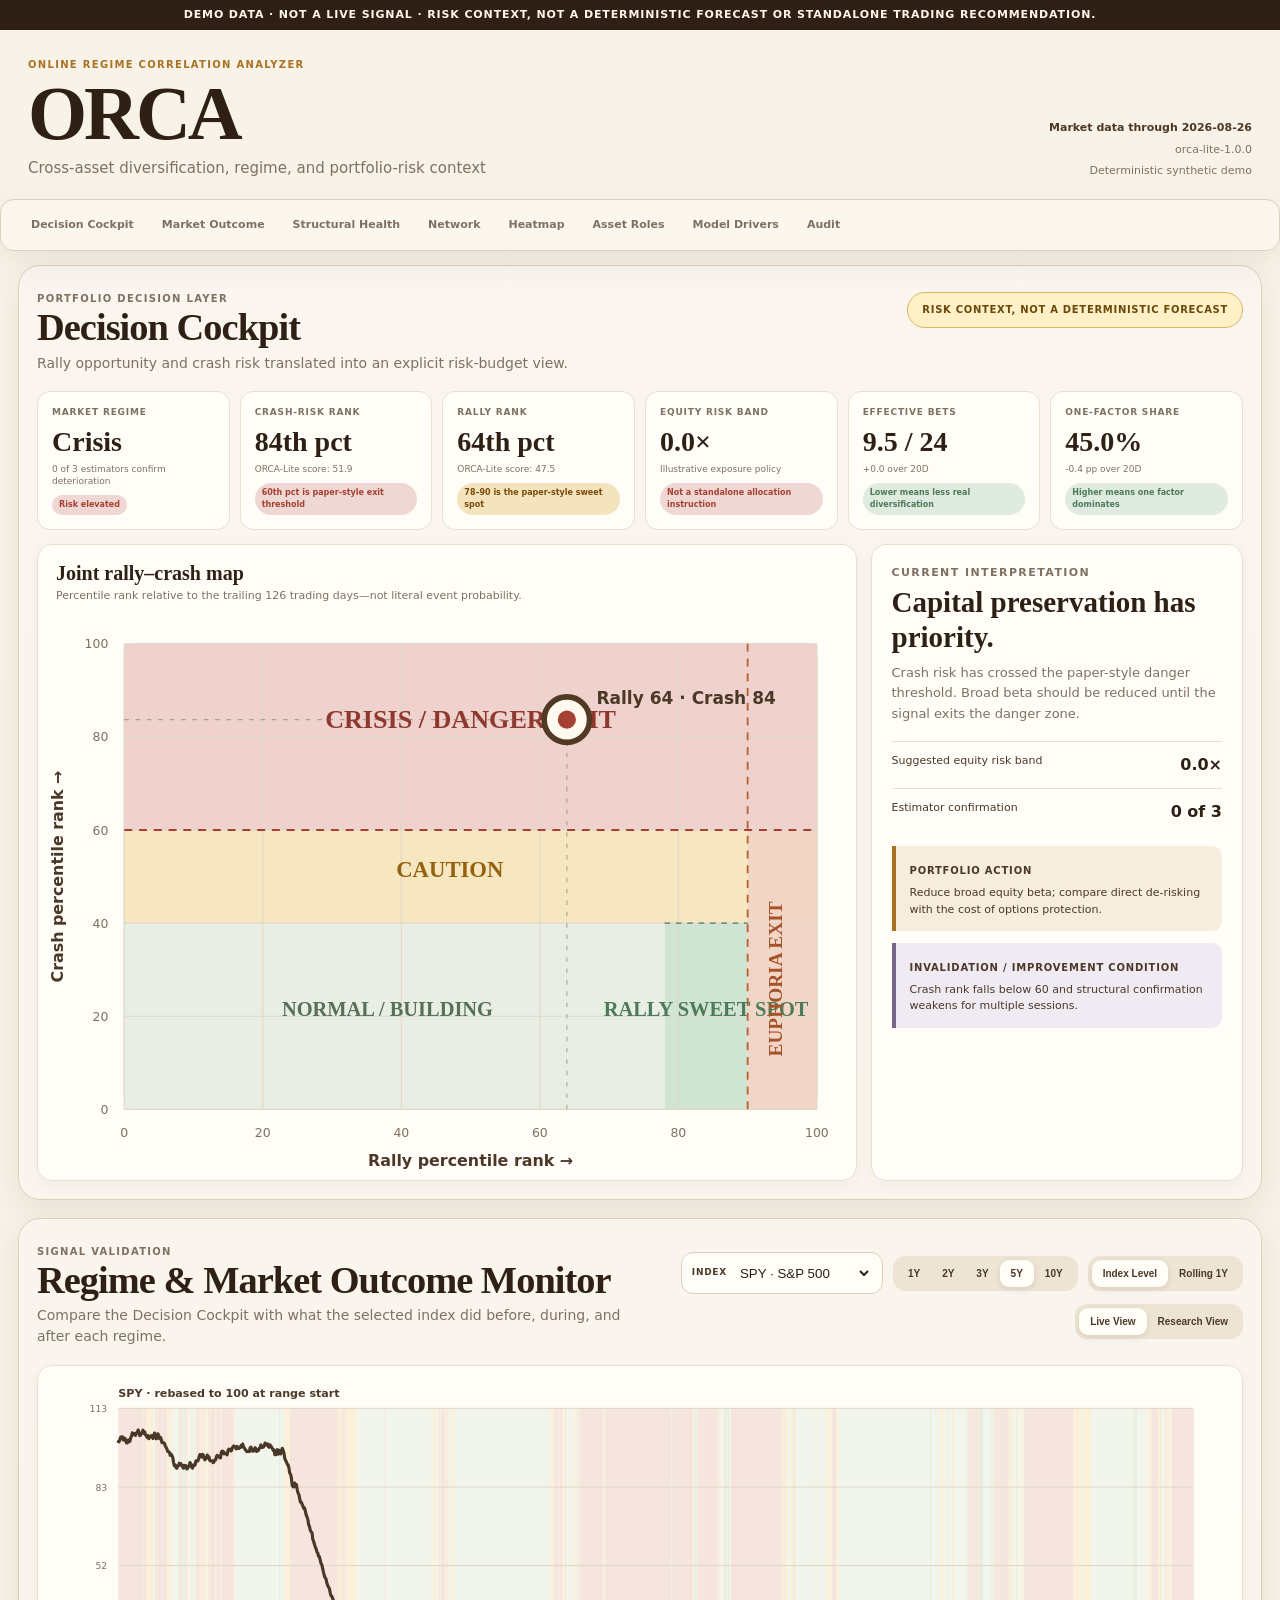
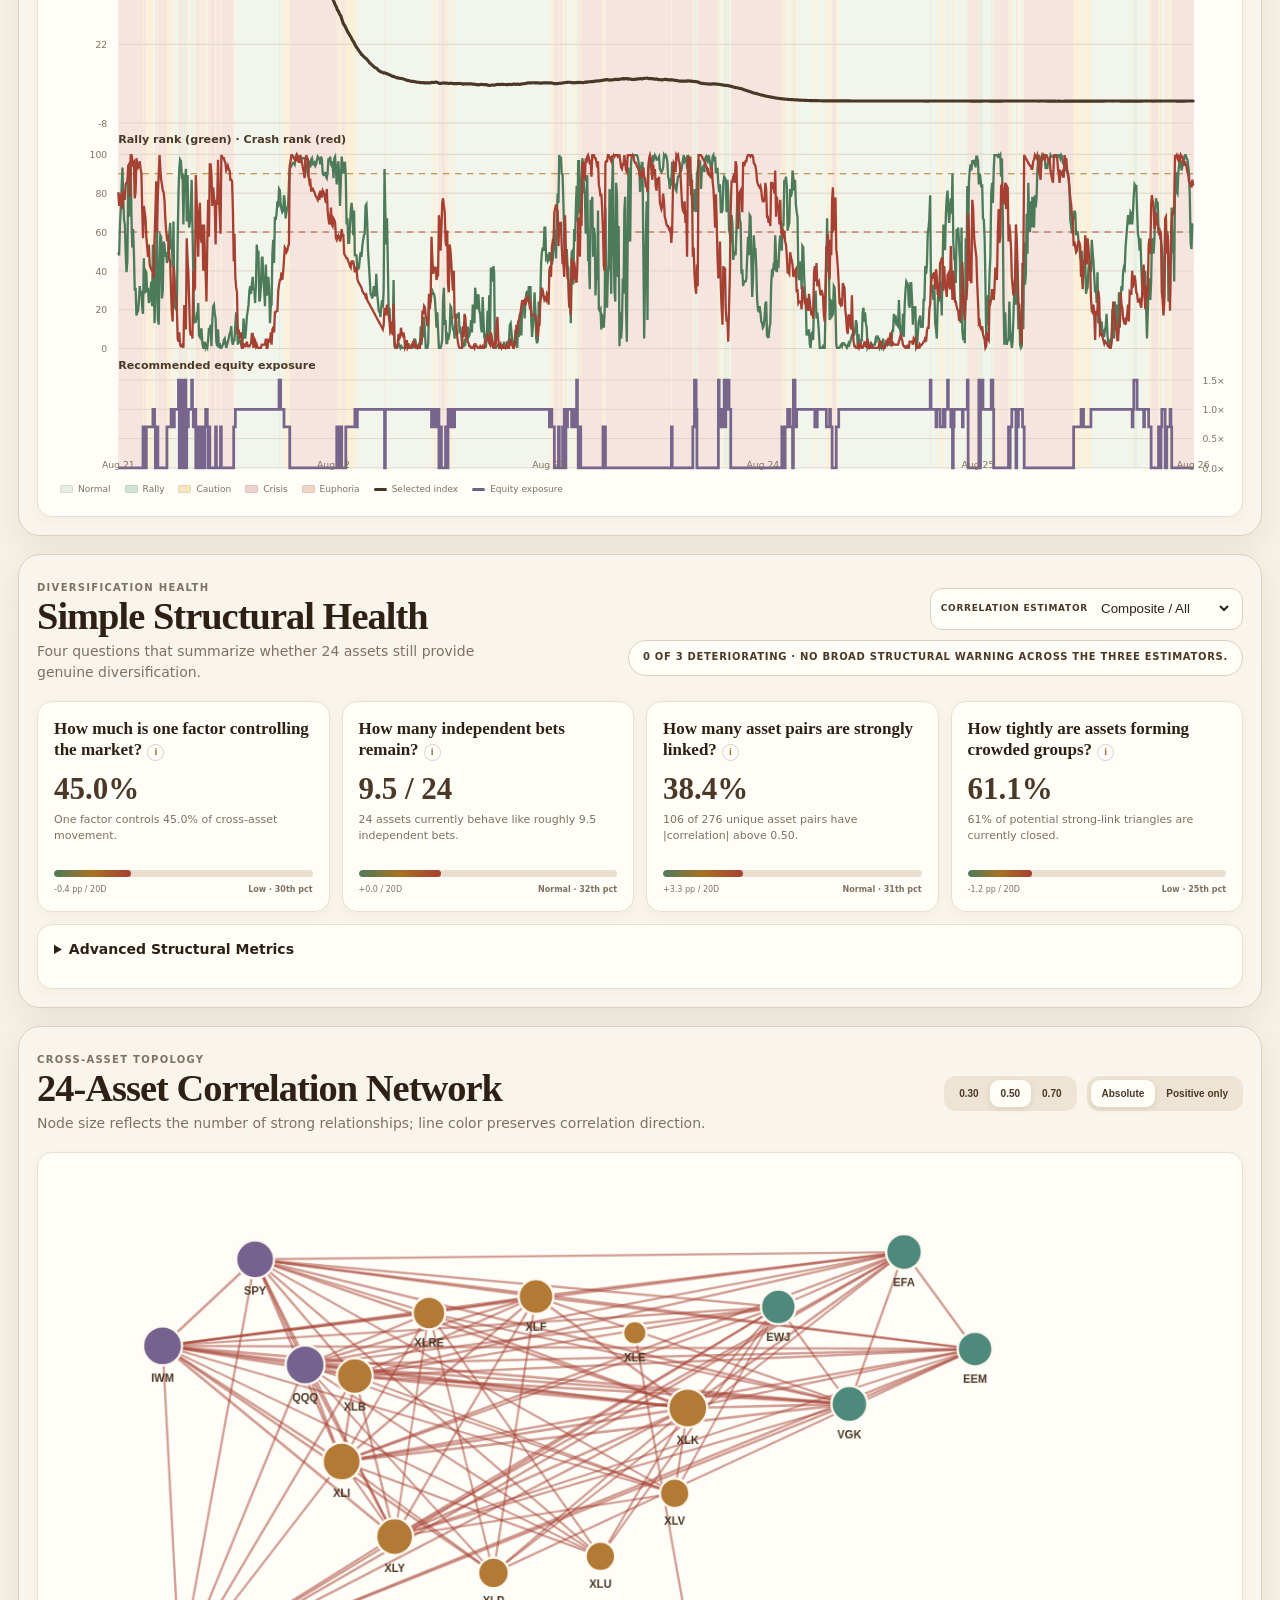
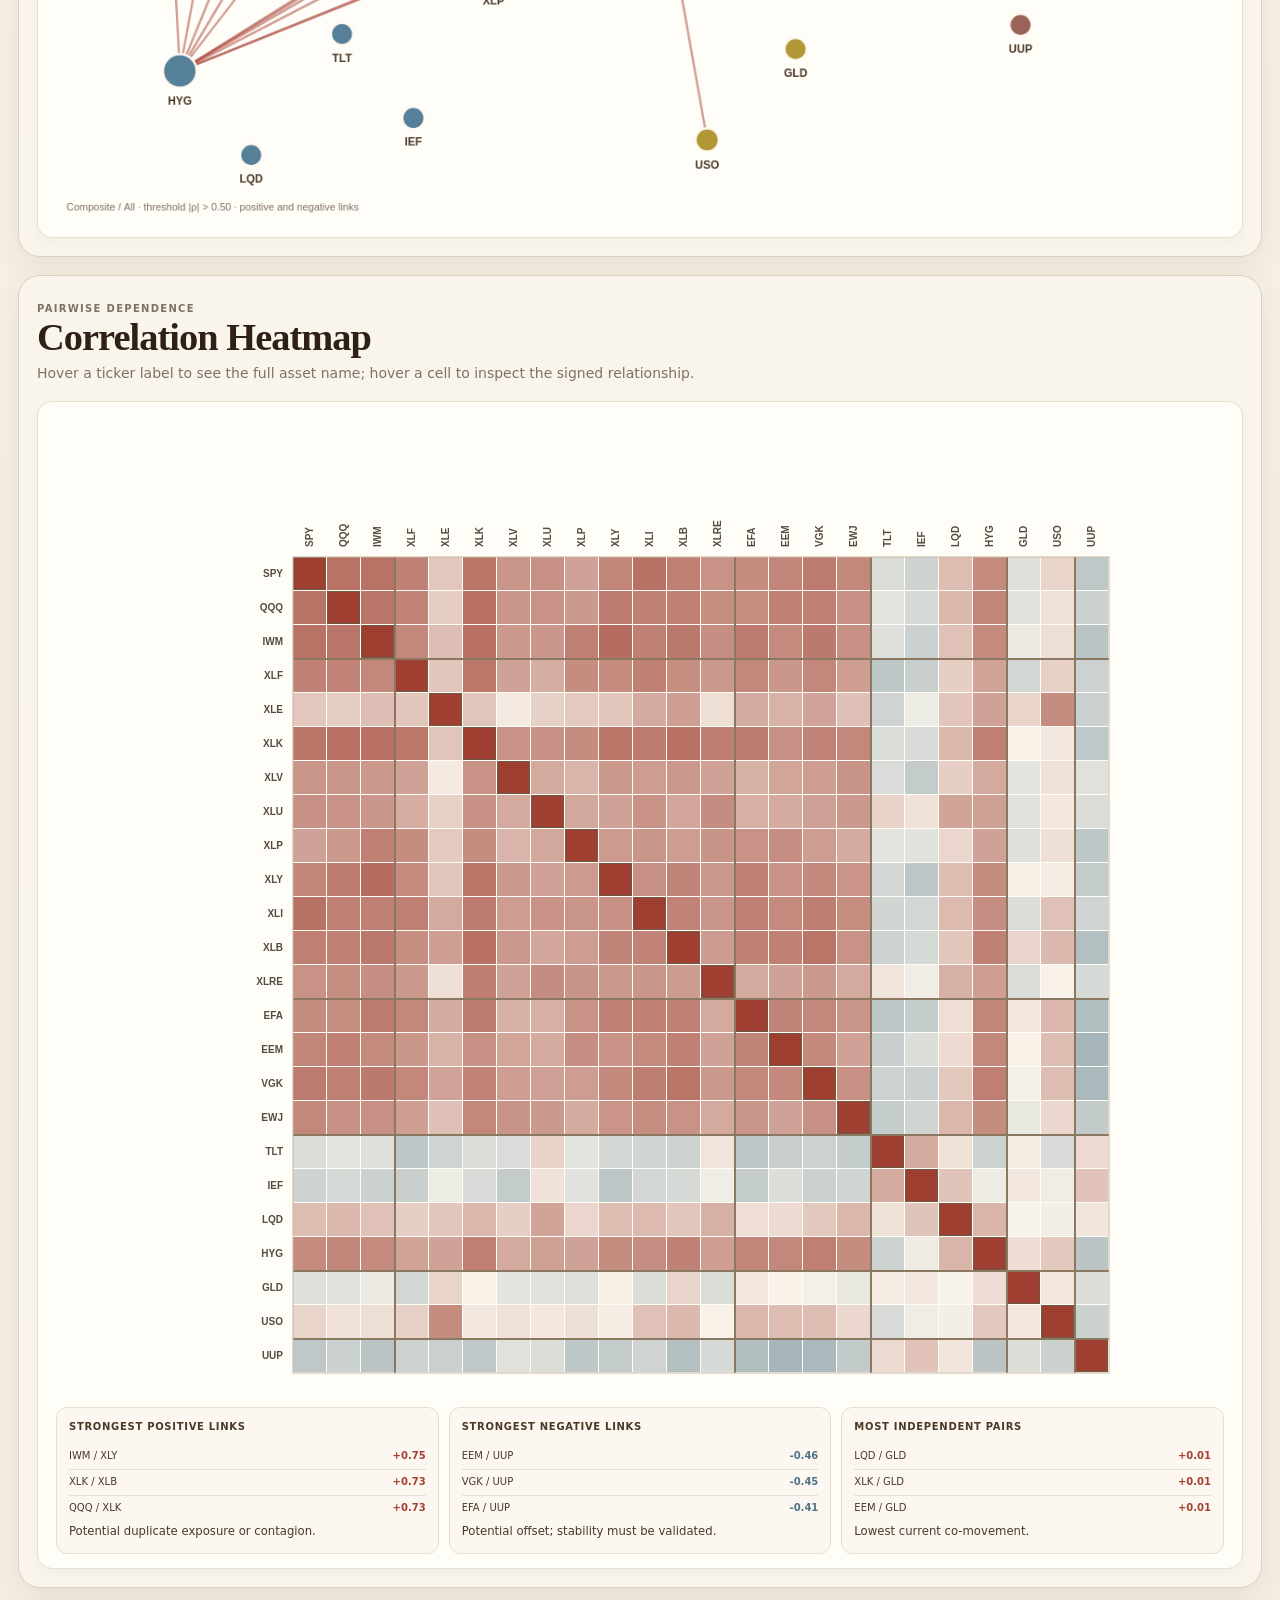
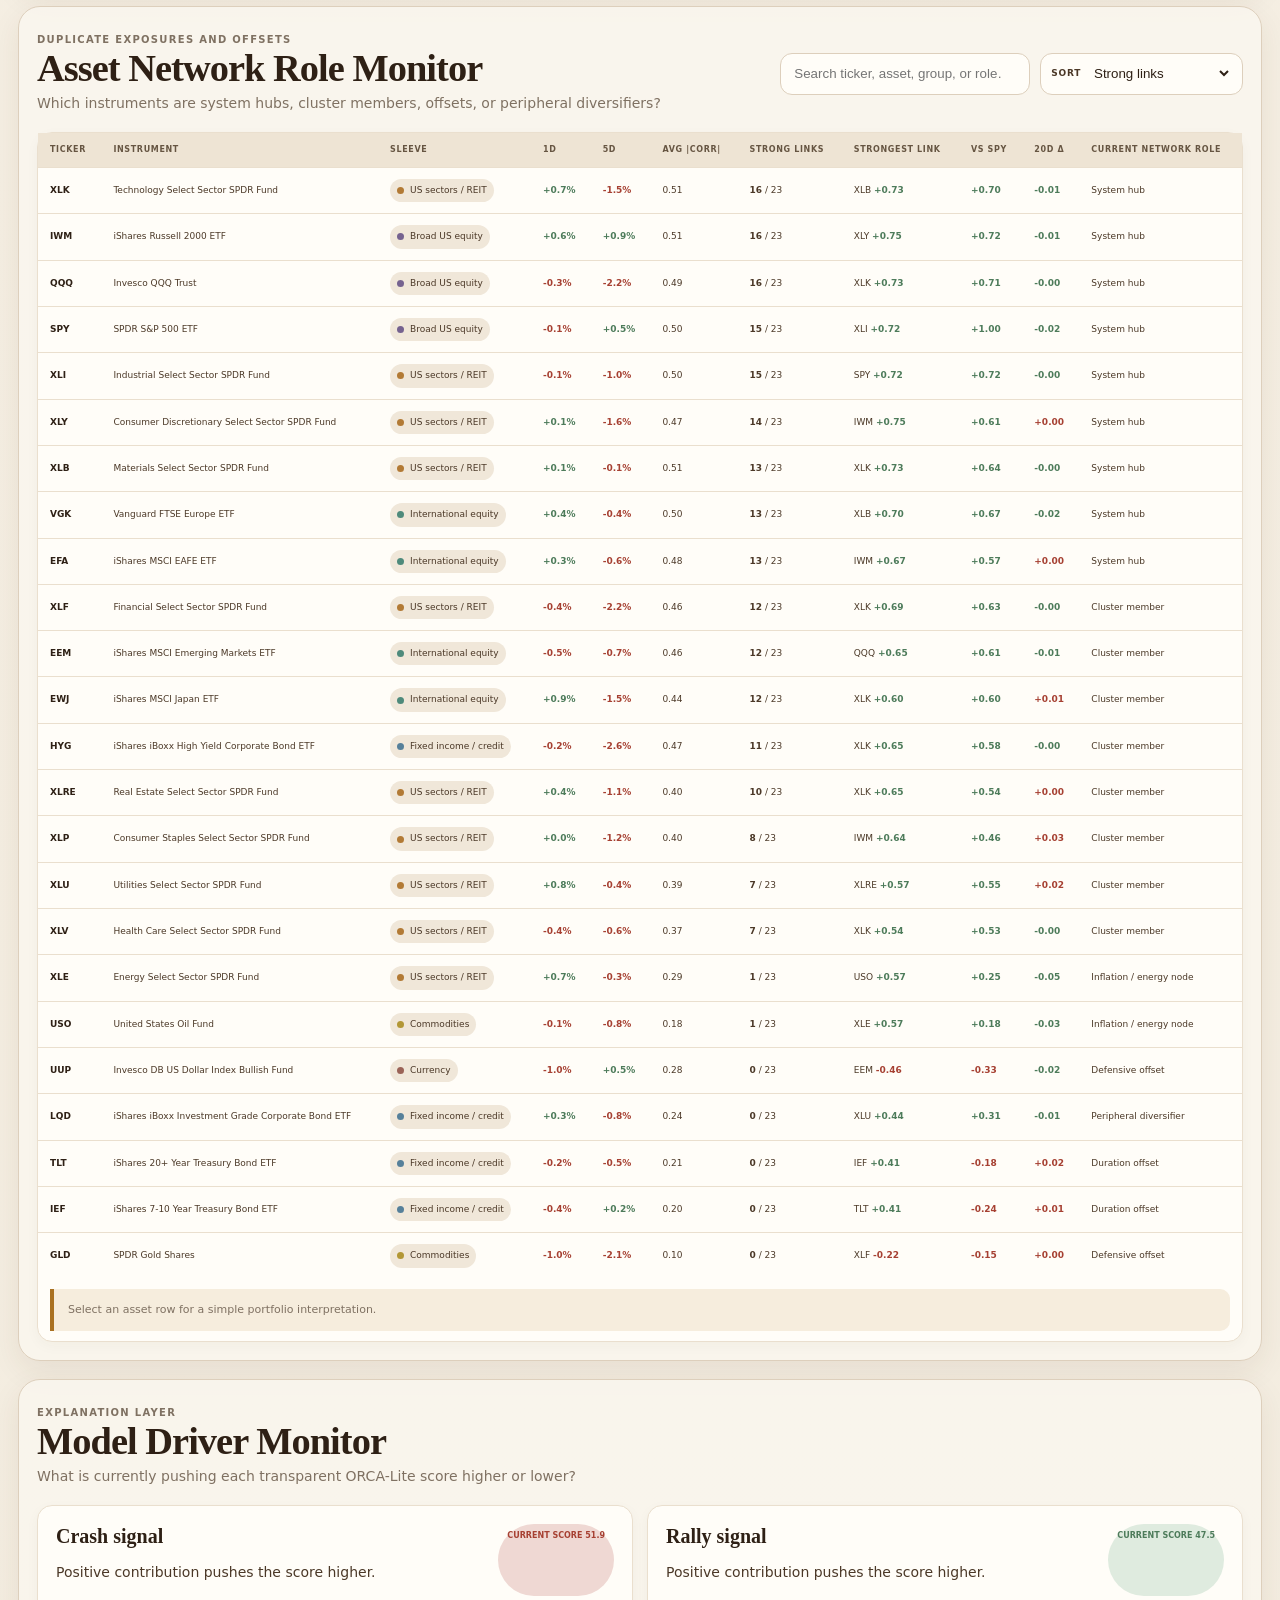
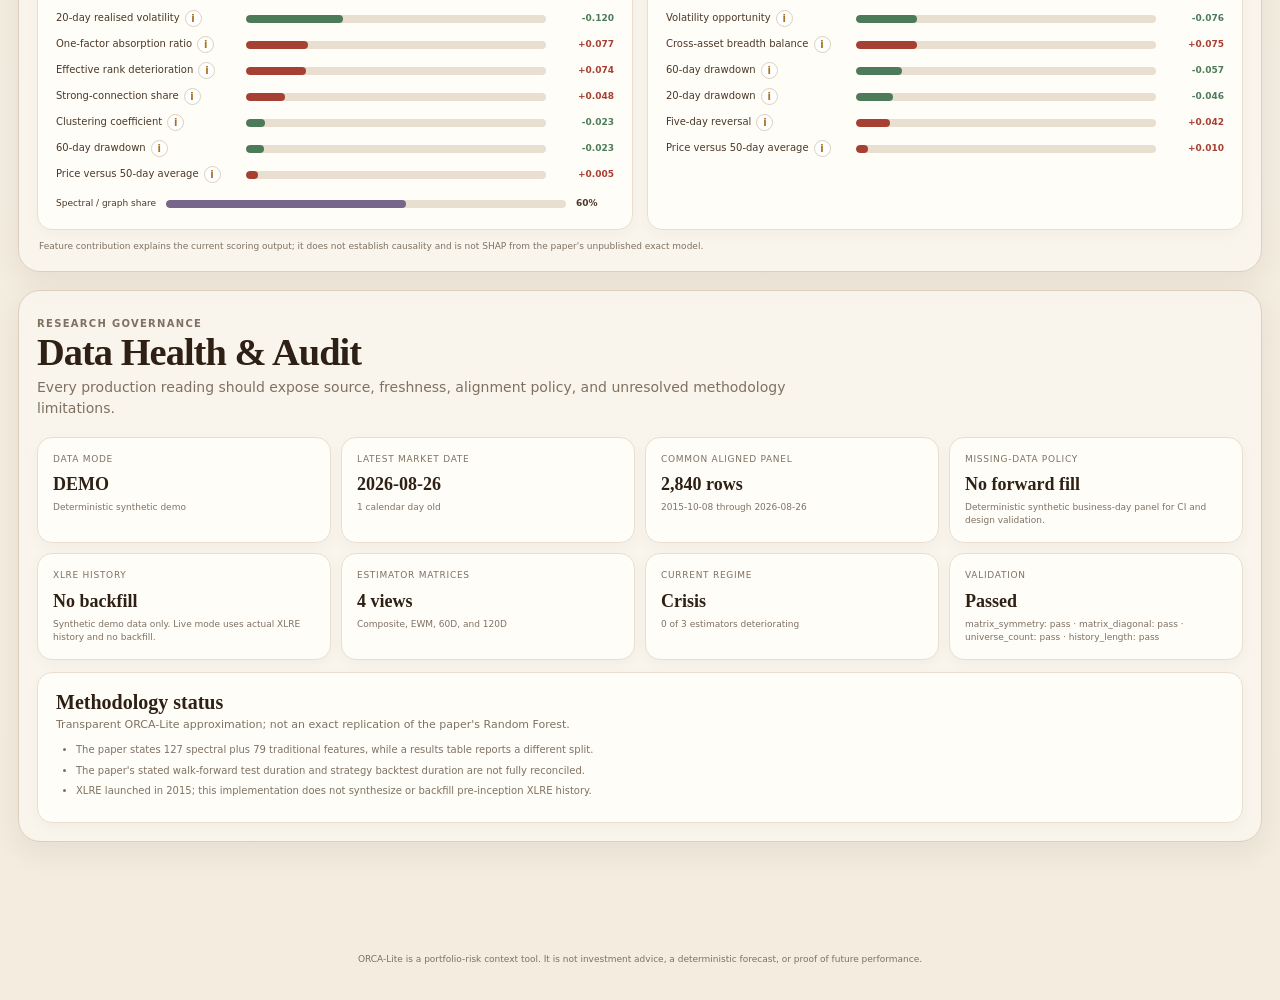
==== orca/index.html @ c0893ee3 "feat(orca): add audited automated dashboard" ====
<!doctype html>
<html lang="en">
<head>
  <meta charset="utf-8">
  <meta name="viewport" content="width=device-width, initial-scale=1">
  <meta name="color-scheme" content="light">
  <title>ORCA — Regime Correlation Dashboard</title>
  <meta name="description" content="ORCA-Lite cross-asset regime, diversification, and correlation dashboard.">
  <link rel="stylesheet" href="styles.css">
</head>
<body>
  <div class="prototype-banner" id="dataBanner">Loading ORCA data…</div>
  <header class="site-header">
    <div>
      <p class="eyebrow">Online Regime Correlation Analyzer</p>
      <h1>ORCA</h1>
      <p class="subtitle">Cross-asset diversification, regime, and portfolio-risk context</p>
    </div>
    <div class="header-meta">
      <span id="asOfDate">As of —</span>
      <span id="modelVersion">Model —</span>
      <span id="dataSource">Source —</span>
    </div>
  </header>

  <nav class="page-nav" aria-label="Dashboard sections">
    <a href="#decision">Decision Cockpit</a>
    <a href="#outcome">Market Outcome</a>
    <a href="#structure">Structural Health</a>
    <a href="#network">Network</a>
    <a href="#heatmap">Heatmap</a>
    <a href="#assets">Asset Roles</a>
    <a href="#drivers">Model Drivers</a>
    <a href="#audit">Audit</a>
  </nav>

  <main>
    <section class="section" id="decision">
      <div class="section-heading">
        <div>
          <p class="eyebrow">Portfolio decision layer</p>
          <h2>Decision Cockpit</h2>
          <p>Rally opportunity and crash risk translated into an explicit risk-budget view.</p>
        </div>
        <span class="warning-chip">Risk context, not a deterministic forecast</span>
      </div>

      <div class="kpi-grid" id="kpiGrid"></div>

      <div class="decision-grid">
        <article class="panel decision-map-panel">
          <div class="panel-title-row">
            <div>
              <h3>Joint rally–crash map</h3>
              <p>Percentile rank relative to the trailing 126 trading days—not literal event probability.</p>
            </div>
          </div>
          <svg id="decisionMap" viewBox="0 0 720 500" role="img" aria-label="Rally and crash percentile regime map"></svg>
        </article>

        <article class="panel action-panel">
          <p class="eyebrow">Current interpretation</p>
          <h3 id="actionHeadline">Loading…</h3>
          <p class="action-copy" id="actionInterpretation"></p>
          <div class="action-stat">
            <span>Suggested equity risk band</span>
            <strong id="actionExposure">—</strong>
          </div>
          <div class="action-stat">
            <span>Estimator confirmation</span>
            <strong id="actionConfirmation">—</strong>
          </div>
          <div class="callout">
            <strong>Portfolio action</strong>
            <p id="actionRecommendation"></p>
          </div>
          <div class="callout muted-callout">
            <strong>Invalidation / improvement condition</strong>
            <p id="actionInvalidation"></p>
          </div>
        </article>
      </div>
    </section>

    <section class="section" id="outcome">
      <div class="section-heading controls-heading">
        <div>
          <p class="eyebrow">Signal validation</p>
          <h2>Regime &amp; Market Outcome Monitor</h2>
          <p>Compare the Decision Cockpit with what the selected index did before, during, and after each regime.</p>
        </div>
        <div class="controls-row">
          <label class="select-control">Index
            <select id="outcomeIndex">
              <option value="SPY">SPY · S&amp;P 500</option>
              <option value="QQQ">QQQ · Nasdaq 100</option>
              <option value="IWM">IWM · Russell 2000</option>
            </select>
          </label>
          <div class="segmented" id="periodButtons" aria-label="History range">
            <button data-years="1">1Y</button><button data-years="2">2Y</button><button data-years="3">3Y</button><button data-years="5" class="active">5Y</button><button data-years="10">10Y</button>
          </div>
          <div class="segmented" id="displayButtons" aria-label="Index display">
            <button data-display="level" class="active">Index Level</button><button data-display="yoy">Rolling 1Y</button>
          </div>
          <div class="segmented" id="modeButtons" aria-label="Research mode">
            <button data-mode="live" class="active">Live View</button><button data-mode="research">Research View</button>
          </div>
        </div>
      </div>
      <article class="panel chart-panel">
        <svg id="outcomeChart" viewBox="0 0 1280 760" role="img" aria-label="Index, rally rank, crash rank, and exposure history"></svg>
        <div class="chart-tooltip" id="outcomeTooltip"></div>
        <div class="legend" id="outcomeLegend"></div>
      </article>
      <article class="panel research-table-panel" id="researchPanel" hidden>
        <div class="panel-title-row"><div><h3>Performance by regime</h3><p>Ex-post research statistics; not information available in real time.</p></div></div>
        <div class="table-scroll"><table><thead><tr><th>Regime</th><th>Episodes</th><th>Median next 10D</th><th>Positive hit rate</th><th>Median max drawdown</th><th>Worst next 10D</th></tr></thead><tbody id="regimePerformanceBody"></tbody></table></div>
      </article>
    </section>

    <section class="section" id="structure">
      <div class="section-heading controls-heading">
        <div>
          <p class="eyebrow">Diversification health</p>
          <h2>Simple Structural Health</h2>
          <p>Four questions that summarize whether 24 assets still provide genuine diversification.</p>
        </div>
        <div class="controls-row">
          <label class="select-control">Correlation estimator
            <select id="estimatorSelect">
              <option value="composite">Composite / All</option>
              <option value="ewm">EWM · 30D half-life</option>
              <option value="60d">Rolling · 60D</option>
              <option value="120d">Rolling · 120D</option>
            </select>
          </label>
          <span class="confirmation-chip" id="confirmationChip">—</span>
        </div>
      </div>
      <div class="structural-grid" id="structuralGrid"></div>
      <details class="advanced-panel panel">
        <summary>Advanced Structural Metrics</summary>
        <div class="advanced-grid" id="advancedMetrics"></div>
      </details>
    </section>

    <section class="section" id="network">
      <div class="section-heading controls-heading">
        <div>
          <p class="eyebrow">Cross-asset topology</p>
          <h2>24-Asset Correlation Network</h2>
          <p>Node size reflects the number of strong relationships; line color preserves correlation direction.</p>
        </div>
        <div class="controls-row">
          <div class="segmented" id="thresholdButtons"><button data-threshold="0.3">0.30</button><button data-threshold="0.5" class="active">0.50</button><button data-threshold="0.7">0.70</button></div>
          <div class="segmented" id="edgeButtons"><button data-edge="absolute" class="active">Absolute</button><button data-edge="positive">Positive only</button></div>
        </div>
      </div>
      <article class="panel network-panel">
        <canvas id="networkCanvas" width="1280" height="720" aria-label="24-asset correlation network"></canvas>
        <div class="chart-tooltip" id="networkTooltip"></div>
      </article>
    </section>

    <section class="section" id="heatmap">
      <div class="section-heading">
        <div>
          <p class="eyebrow">Pairwise dependence</p>
          <h2>Correlation Heatmap</h2>
          <p>Hover a ticker label to see the full asset name; hover a cell to inspect the signed relationship.</p>
        </div>
      </div>
      <article class="panel heatmap-panel">
        <div class="heatmap-scroll" id="heatmapScroll">
          <canvas id="heatmapCanvas" width="1060" height="1060" aria-label="24 by 24 correlation heatmap"></canvas>
          <div class="chart-tooltip" id="heatmapTooltip"></div>
        </div>
        <div class="pair-grid" id="pairGrid"></div>
      </article>
    </section>

    <section class="section" id="assets">
      <div class="section-heading controls-heading">
        <div>
          <p class="eyebrow">Duplicate exposures and offsets</p>
          <h2>Asset Network Role Monitor</h2>
          <p>Which instruments are system hubs, cluster members, offsets, or peripheral diversifiers?</p>
        </div>
        <div class="controls-row">
          <input id="assetSearch" class="search-input" type="search" placeholder="Search ticker, asset, group, or role…">
          <label class="select-control">Sort
            <select id="assetSort"><option value="links">Strong links</option><option value="avg">Average relationship</option><option value="ticker">Ticker</option><option value="return5">5D return</option></select>
          </label>
        </div>
      </div>
      <article class="panel table-panel">
        <div class="table-scroll"><table><thead><tr><th>Ticker</th><th>Instrument</th><th>Sleeve</th><th>1D</th><th>5D</th><th>Avg |corr|</th><th>Strong links</th><th>Strongest link</th><th>vs SPY</th><th>20D Δ</th><th>Current network role</th></tr></thead><tbody id="assetBody"></tbody></table></div>
        <div class="asset-detail" id="assetDetail">Select an asset row for a simple portfolio interpretation.</div>
      </article>
    </section>

    <section class="section" id="drivers">
      <div class="section-heading">
        <div>
          <p class="eyebrow">Explanation layer</p>
          <h2>Model Driver Monitor</h2>
          <p>What is currently pushing each transparent ORCA-Lite score higher or lower?</p>
        </div>
      </div>
      <div class="driver-grid">
        <article class="panel driver-panel" id="crashDrivers"></article>
        <article class="panel driver-panel" id="rallyDrivers"></article>
      </div>
      <p class="footnote">Feature contribution explains the current scoring output; it does not establish causality and is not SHAP from the paper's unpublished exact model.</p>
    </section>

    <section class="section" id="audit">
      <div class="section-heading">
        <div>
          <p class="eyebrow">Research governance</p>
          <h2>Data Health &amp; Audit</h2>
          <p>Every production reading should expose source, freshness, alignment policy, and unresolved methodology limitations.</p>
        </div>
      </div>
      <div class="audit-grid" id="auditGrid"></div>
      <article class="panel methodology-panel">
        <h3>Methodology status</h3>
        <p id="methodStatus"></p>
        <ul id="ambiguityList"></ul>
      </article>
    </section>
  </main>

  <footer>
    <p>ORCA-Lite is a portfolio-risk context tool. It is not investment advice, a deterministic forecast, or proof of future performance.</p>
  </footer>

  <div class="help-popover" id="helpPopover" role="tooltip"></div>
  <script src="app.js" defer></script>
</body>
</html>
---- orca/styles.css ----
:root{
  --bg:#f3ecdf;--paper:#fbf7ef;--panel:#fffdf8;--ink:#4b3827;--ink-strong:#2e2015;--muted:#7f7162;
  --line:#ddcfbc;--line-soft:#eadfce;--amber:#a97122;--amber-soft:#f3e4bd;--green:#4d7b5a;--green-soft:#dfebdf;
  --red:#a64032;--red-soft:#efd8d3;--orange:#b66130;--orange-soft:#f1ddcc;--blue:#4f7288;--purple:#77658c;
  --broad:#75628f;--sector:#b27a35;--intl:#4e8a7b;--fixed:#56809a;--commodity:#b29736;--currency:#9a6357;
  --shadow:0 10px 30px rgba(72,51,31,.08);--radius:18px;
}
*{box-sizing:border-box}html{scroll-behavior:smooth}body{margin:0;background:linear-gradient(180deg,#f8f2e8,var(--bg));color:var(--ink);font-family:Inter,ui-sans-serif,system-ui,-apple-system,BlinkMacSystemFont,"Segoe UI",sans-serif;font-size:14px;line-height:1.48}.prototype-banner{position:sticky;top:0;z-index:100;padding:7px 18px;text-align:center;background:var(--ink-strong);color:#fff6e8;font-size:11px;font-weight:800;letter-spacing:.08em;text-transform:uppercase}.prototype-banner.live{background:#315e4c}.prototype-banner.error{background:var(--red)}.site-header{max-width:1520px;margin:0 auto;padding:28px 28px 20px;display:flex;justify-content:space-between;gap:24px;align-items:flex-end}.site-header h1{font:700 clamp(42px,6vw,76px)/.92 Georgia,"Times New Roman",serif;margin:0;color:var(--ink-strong);letter-spacing:-.04em}.subtitle{margin:8px 0 0;color:var(--muted);font-size:15px}.eyebrow{margin:0 0 6px;color:var(--amber);font-size:10px;font-weight:900;letter-spacing:.13em;text-transform:uppercase}.header-meta{display:grid;gap:5px;text-align:right;color:var(--muted);font-size:11px}.header-meta span:first-child{font-weight:850;color:var(--ink)}.page-nav{position:sticky;top:29px;z-index:80;display:flex;gap:4px;overflow-x:auto;max-width:1520px;margin:0 auto 14px;padding:8px 18px;background:rgba(251,247,239,.94);border:1px solid var(--line);border-radius:14px;backdrop-filter:blur(12px);box-shadow:var(--shadow)}.page-nav a{padding:9px 12px;border-radius:9px;text-decoration:none;color:var(--muted);font-size:11px;font-weight:750;white-space:nowrap}.page-nav a:hover{background:var(--ink);color:#fff}main{max-width:1520px;margin:0 auto;padding:0 18px 60px}.section{margin:0 0 18px;padding:26px 18px 18px;border:1px solid var(--line);border-radius:22px;background:rgba(251,247,239,.82);box-shadow:var(--shadow);scroll-margin-top:92px}.section-heading{display:flex;align-items:flex-start;justify-content:space-between;gap:20px;margin:0 0 18px}.section-heading h2{margin:0 0 4px;font:700 clamp(28px,3vw,40px)/1.08 Georgia,"Times New Roman",serif;color:var(--ink-strong);letter-spacing:-.025em}.section-heading p{margin:0;max-width:780px;color:var(--muted)}.controls-heading{align-items:center}.warning-chip,.confirmation-chip{display:inline-flex;align-items:center;min-height:36px;padding:0 14px;border:1px solid #d7b75e;border-radius:999px;background:#fff0c7;color:#6b480a;font-size:10px;font-weight:900;letter-spacing:.07em;text-transform:uppercase;white-space:nowrap}.confirmation-chip{border-color:var(--line);background:var(--panel);color:var(--ink)}.panel{position:relative;border:1px solid var(--line-soft);border-radius:15px;background:var(--panel);box-shadow:0 4px 14px rgba(70,48,27,.035)}.panel-title-row{display:flex;justify-content:space-between;gap:14px;padding:16px 18px 8px}.panel h3{margin:0 0 3px;font:700 20px/1.2 Georgia,"Times New Roman",serif;color:var(--ink-strong)}.panel-title-row p,.panel>p{margin:0;color:var(--muted);font-size:11px}.kpi-grid{display:grid;grid-template-columns:repeat(6,minmax(0,1fr));gap:10px;margin-bottom:14px}.kpi{padding:14px;border:1px solid var(--line-soft);border-radius:13px;background:var(--panel)}.kpi-label{font-size:9px;font-weight:900;letter-spacing:.09em;text-transform:uppercase;color:var(--muted)}.kpi-value{margin-top:8px;font:700 28px/1 Georgia,"Times New Roman",serif;color:var(--ink-strong)}.kpi-meta{margin-top:7px;font-size:9px;color:var(--muted);line-height:1.35}.kpi-delta{display:inline-block;margin-top:8px;padding:4px 7px;border-radius:999px;background:var(--amber-soft);color:#7a4b0a;font-size:8px;font-weight:850}.kpi-delta.bad{background:var(--red-soft);color:var(--red)}.kpi-delta.good{background:var(--green-soft);color:var(--green)}.decision-grid{display:grid;grid-template-columns:minmax(0,1.65fr) minmax(300px,.75fr);gap:14px}.decision-map-panel svg{display:block;width:100%;height:auto;min-height:440px}.action-panel{padding:20px;display:flex;flex-direction:column}.action-panel h3{font-size:29px;margin:4px 0 8px}.action-copy{font-size:13px!important;line-height:1.6;margin-bottom:16px!important}.action-stat{display:flex;justify-content:space-between;gap:12px;padding:11px 0;border-top:1px solid var(--line-soft);font-size:11px}.action-stat strong{font-size:16px;color:var(--ink-strong)}.callout{margin-top:12px;padding:13px 14px;border-left:4px solid var(--amber);border-radius:0 10px 10px 0;background:#f6eddd}.callout strong{font-size:10px;text-transform:uppercase;letter-spacing:.08em}.callout p{margin:5px 0 0!important;font-size:11px!important;line-height:1.5}.muted-callout{border-left-color:var(--purple);background:#f0ebf2}.controls-row{display:flex;align-items:center;justify-content:flex-end;gap:10px;flex-wrap:wrap}.select-control{display:flex;align-items:center;gap:9px;min-height:42px;padding:0 10px;border:1px solid var(--line);border-radius:12px;background:var(--panel);font-size:9px;font-weight:900;letter-spacing:.08em;text-transform:uppercase}.select-control select{border:0;background:transparent;color:var(--ink-strong);font:750 12px/1.2 inherit;outline:none;max-width:200px}.segmented{display:inline-flex;padding:4px;border-radius:12px;background:#eee4d4}.segmented button{border:0;border-radius:9px;background:transparent;padding:8px 11px;color:var(--ink);font-size:10px;font-weight:850;cursor:pointer}.segmented button.active{background:var(--panel);box-shadow:0 2px 6px rgba(70,48,27,.12)}.chart-panel{padding:10px 10px 12px}.chart-panel svg{display:block;width:100%;height:auto}.chart-tooltip,.help-popover{position:absolute;display:none;z-index:30;max-width:290px;padding:10px 12px;border:1px solid var(--line);border-radius:10px;background:rgba(48,33,21,.96);color:#fff9ed;font-size:10px;line-height:1.45;box-shadow:var(--shadow);pointer-events:none}.legend{display:flex;gap:14px;align-items:center;flex-wrap:wrap;padding:4px 12px 8px;color:var(--muted);font-size:9px}.legend-item{display:inline-flex;align-items:center;gap:5px}.legend-swatch{width:13px;height:8px;border-radius:2px;border:1px solid rgba(0,0,0,.08)}.research-table-panel{margin-top:12px;padding-bottom:10px}.structural-grid{display:grid;grid-template-columns:repeat(4,minmax(0,1fr));gap:12px}.structural-card{padding:16px;cursor:help}.structural-card .question{font:700 17px/1.25 Georgia,"Times New Roman",serif;color:var(--ink-strong)}.structural-card .big-number{margin:12px 0 8px;font:700 31px/1 Georgia,"Times New Roman",serif}.structural-card .plain-language{min-height:44px;color:var(--muted);font-size:11px}.stress-track{height:7px;margin-top:14px;border-radius:999px;background:#eadfce;overflow:hidden}.stress-track span{display:block;height:100%;background:linear-gradient(90deg,var(--green),var(--amber),var(--red));border-radius:inherit}.stress-footer{display:flex;justify-content:space-between;gap:8px;margin-top:7px;color:var(--muted);font-size:8px}.advanced-panel{margin-top:12px;padding:0 16px 14px}.advanced-panel summary{cursor:pointer;padding:14px 0;font-weight:850;color:var(--ink-strong)}.advanced-grid{display:grid;grid-template-columns:repeat(4,minmax(0,1fr));gap:10px}.advanced-metric{padding:12px;border:1px solid var(--line-soft);border-radius:11px;background:#fcf8f1;cursor:help}.advanced-metric strong{display:block;font-size:11px}.advanced-metric .metric-number{margin-top:6px;font:700 20px Georgia,"Times New Roman",serif}.advanced-metric small{display:block;margin-top:4px;color:var(--muted)}.network-panel{padding:8px;min-height:620px}.network-panel canvas{display:block;width:100%;height:auto;max-height:720px}.heatmap-panel{padding:10px}.heatmap-scroll{position:relative;overflow:auto;min-height:760px}.heatmap-scroll canvas{display:block;margin:auto;max-width:none}.pair-grid{display:grid;grid-template-columns:repeat(3,1fr);gap:10px;padding:10px 8px 4px}.pair-box{padding:12px;border:1px solid var(--line-soft);border-radius:11px;background:#fcf8f1}.pair-box h4{margin:0 0 9px;font-size:10px;text-transform:uppercase;letter-spacing:.07em}.pair-row{display:flex;justify-content:space-between;gap:10px;padding:5px 0;border-top:1px solid var(--line-soft);font-size:10px}.pair-row:first-of-type{border-top:0}.search-input{min-height:42px;min-width:250px;padding:0 13px;border:1px solid var(--line);border-radius:12px;background:var(--panel);color:var(--ink);outline:none}.search-input:focus{border-color:var(--amber)}.table-panel{padding-bottom:10px}.table-scroll{overflow:auto}.table-scroll table{width:100%;border-collapse:collapse;min-width:1180px}th{padding:11px 12px;text-align:left;background:#eee4d4;color:#665542;font-size:8px;font-weight:900;letter-spacing:.08em;text-transform:uppercase;white-space:nowrap}td{padding:11px 12px;border-top:1px solid var(--line-soft);font-size:9px;vertical-align:middle}tbody tr{cursor:pointer}tbody tr:hover{background:#f7efe3}.ticker{font-weight:900;color:var(--ink-strong)}.pos{color:var(--green);font-weight:800}.neg{color:var(--red);font-weight:800}.group-chip{display:inline-flex;align-items:center;gap:6px;padding:5px 7px;border-radius:999px;background:#f0e7d9;white-space:nowrap}.group-dot{width:7px;height:7px;border-radius:50%}.asset-detail{margin:10px 12px 0;padding:13px 14px;border-left:4px solid var(--amber);border-radius:0 10px 10px 0;background:#f6eddd;color:var(--muted);font-size:11px}.driver-grid{display:grid;grid-template-columns:1fr 1fr;gap:14px}.driver-panel{padding:18px}.driver-header{display:flex;justify-content:space-between;gap:10px;margin-bottom:14px}.driver-output{padding:6px 9px;border-radius:999px;background:var(--red-soft);color:var(--red);font-size:8px;font-weight:900;text-transform:uppercase}.driver-output.rally{background:var(--green-soft);color:var(--green)}.driver-row{display:grid;grid-template-columns:minmax(180px,.8fr) 1.5fr 58px;align-items:center;gap:10px;margin:9px 0}.driver-label{font-size:10px;cursor:help}.driver-track{height:8px;border-radius:999px;background:#e9dfd0;overflow:hidden}.driver-fill{height:100%;border-radius:inherit;background:var(--red)}.driver-fill.negative{background:var(--green)}.driver-value{text-align:right;font-size:9px;font-weight:850}.feature-share{display:grid;grid-template-columns:auto 1fr 38px;gap:10px;align-items:center;margin-top:14px;font-size:9px}.feature-share .driver-track .driver-fill{background:var(--purple)}.footnote{margin:10px 2px 0;color:var(--muted);font-size:9px}.audit-grid{display:grid;grid-template-columns:repeat(4,minmax(0,1fr));gap:10px}.audit-card{padding:15px}.audit-card span{display:block;color:var(--muted);font-size:9px;text-transform:uppercase;letter-spacing:.08em}.audit-card strong{display:block;margin-top:8px;font:700 18px Georgia,"Times New Roman",serif;color:var(--ink-strong)}.audit-card p{margin:6px 0 0!important;font-size:9px!important;line-height:1.45}.methodology-panel{margin-top:12px;padding:17px 18px}.methodology-panel ul{margin:10px 0 0;padding-left:20px;color:var(--muted);font-size:10px}.methodology-panel li{margin:6px 0}footer{padding:24px;text-align:center;color:var(--muted);font-size:9px}.help-icon{display:inline-grid;place-items:center;width:17px;height:17px;margin-left:5px;border:1px solid var(--line);border-radius:50%;background:#fff;color:var(--amber);font-size:10px;font-weight:900;cursor:help}.help-popover{position:fixed;pointer-events:auto;max-width:360px}.help-popover strong{display:block;margin-bottom:5px}.help-popover p{margin:4px 0}.help-popover .help-section{color:#e7d9c8;font-size:9px;text-transform:uppercase;letter-spacing:.07em}.status-good{color:var(--green)}.status-bad{color:var(--red)}.status-watch{color:var(--orange)}
@media(max-width:1180px){.kpi-grid{grid-template-columns:repeat(3,1fr)}.decision-grid{grid-template-columns:1fr}.structural-grid,.advanced-grid,.audit-grid{grid-template-columns:repeat(2,1fr)}.site-header{align-items:flex-start}.controls-heading{align-items:flex-start;flex-direction:column}.controls-row{justify-content:flex-start}.driver-grid{grid-template-columns:1fr}.pair-grid{grid-template-columns:1fr}.network-panel{min-height:auto}}
@media(max-width:720px){body{font-size:13px}.site-header{padding:20px 14px 14px;flex-direction:column}.header-meta{text-align:left}.page-nav{top:29px;margin-left:8px;margin-right:8px}.section{padding:20px 10px 12px;border-radius:15px}.section-heading{flex-direction:column}.kpi-grid{grid-template-columns:1fr 1fr}.structural-grid,.advanced-grid,.audit-grid{grid-template-columns:1fr}.warning-chip{white-space:normal}.controls-row{width:100%}.select-control{width:100%;justify-content:space-between}.segmented{max-width:100%;overflow-x:auto}.search-input{width:100%;min-width:0}.decision-map-panel svg{min-height:350px}.driver-row{grid-template-columns:1fr}.driver-value{text-align:left}.heatmap-scroll{min-height:500px}}
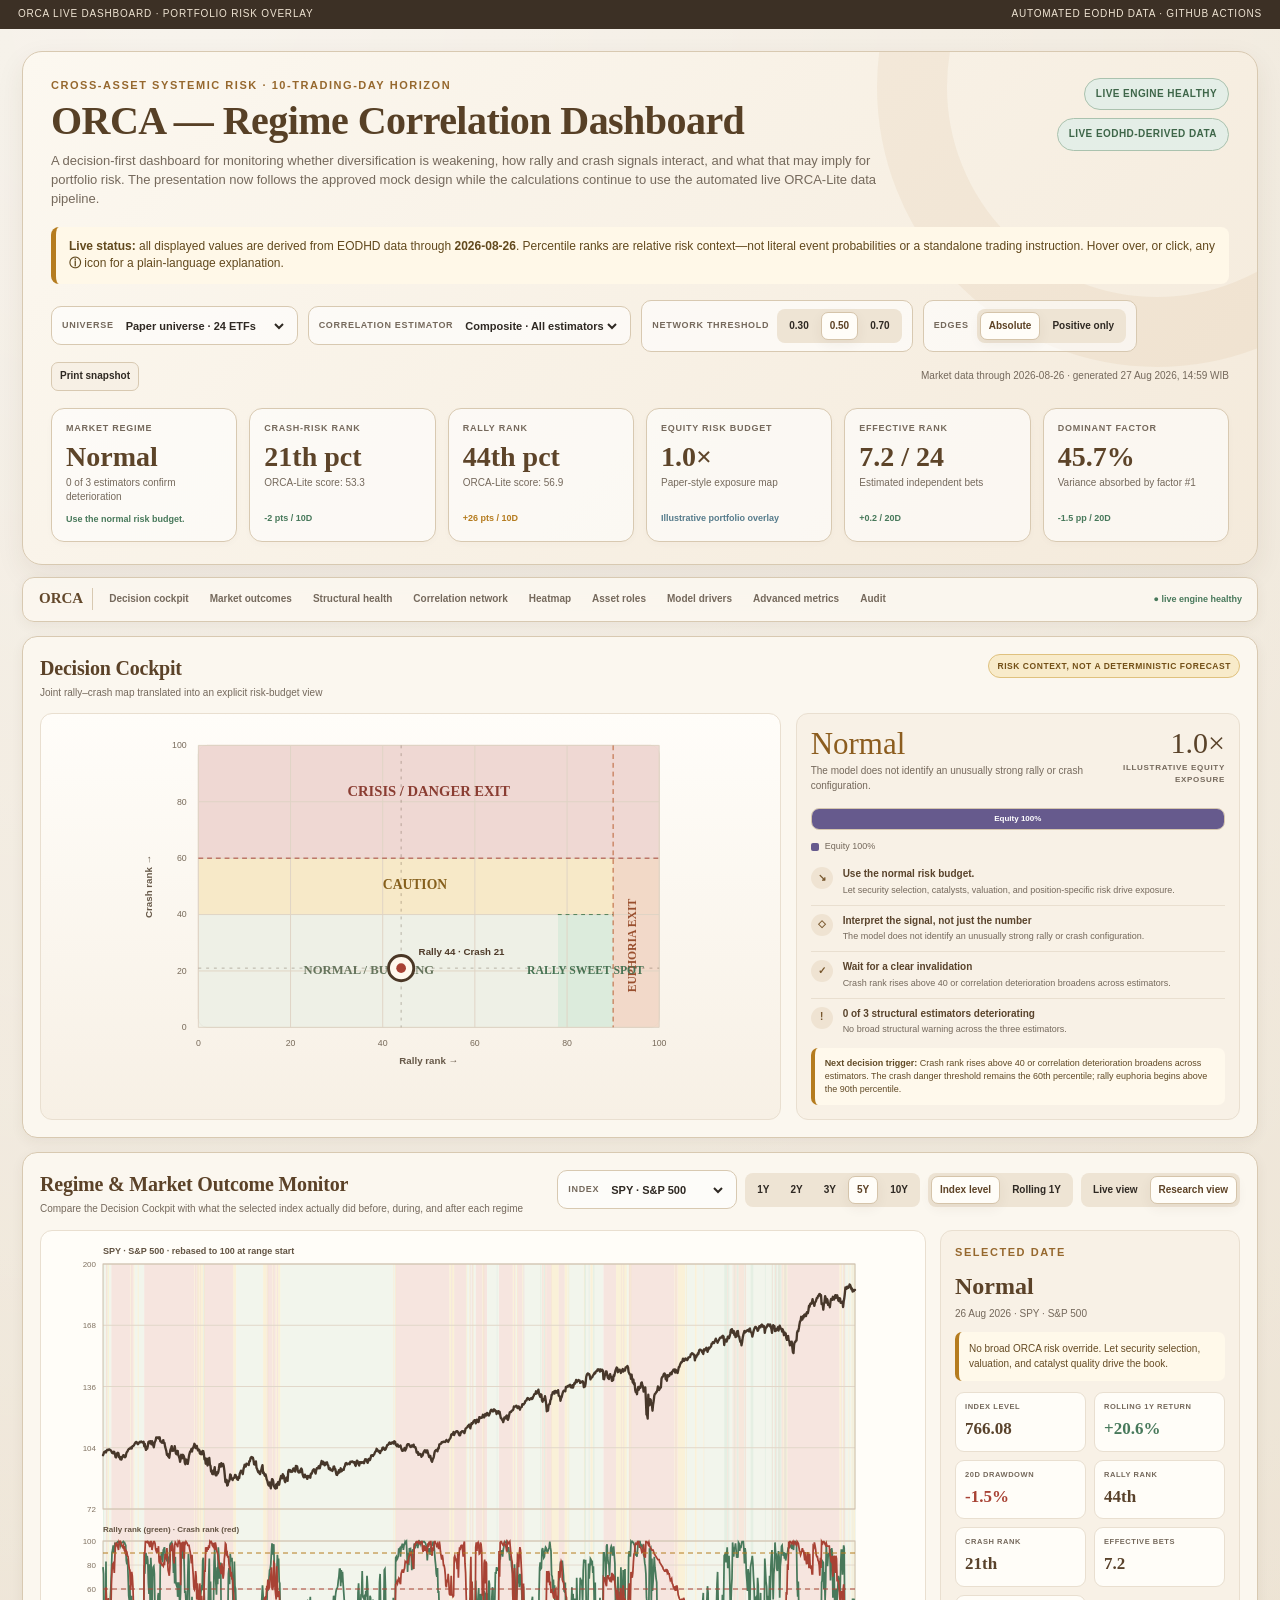
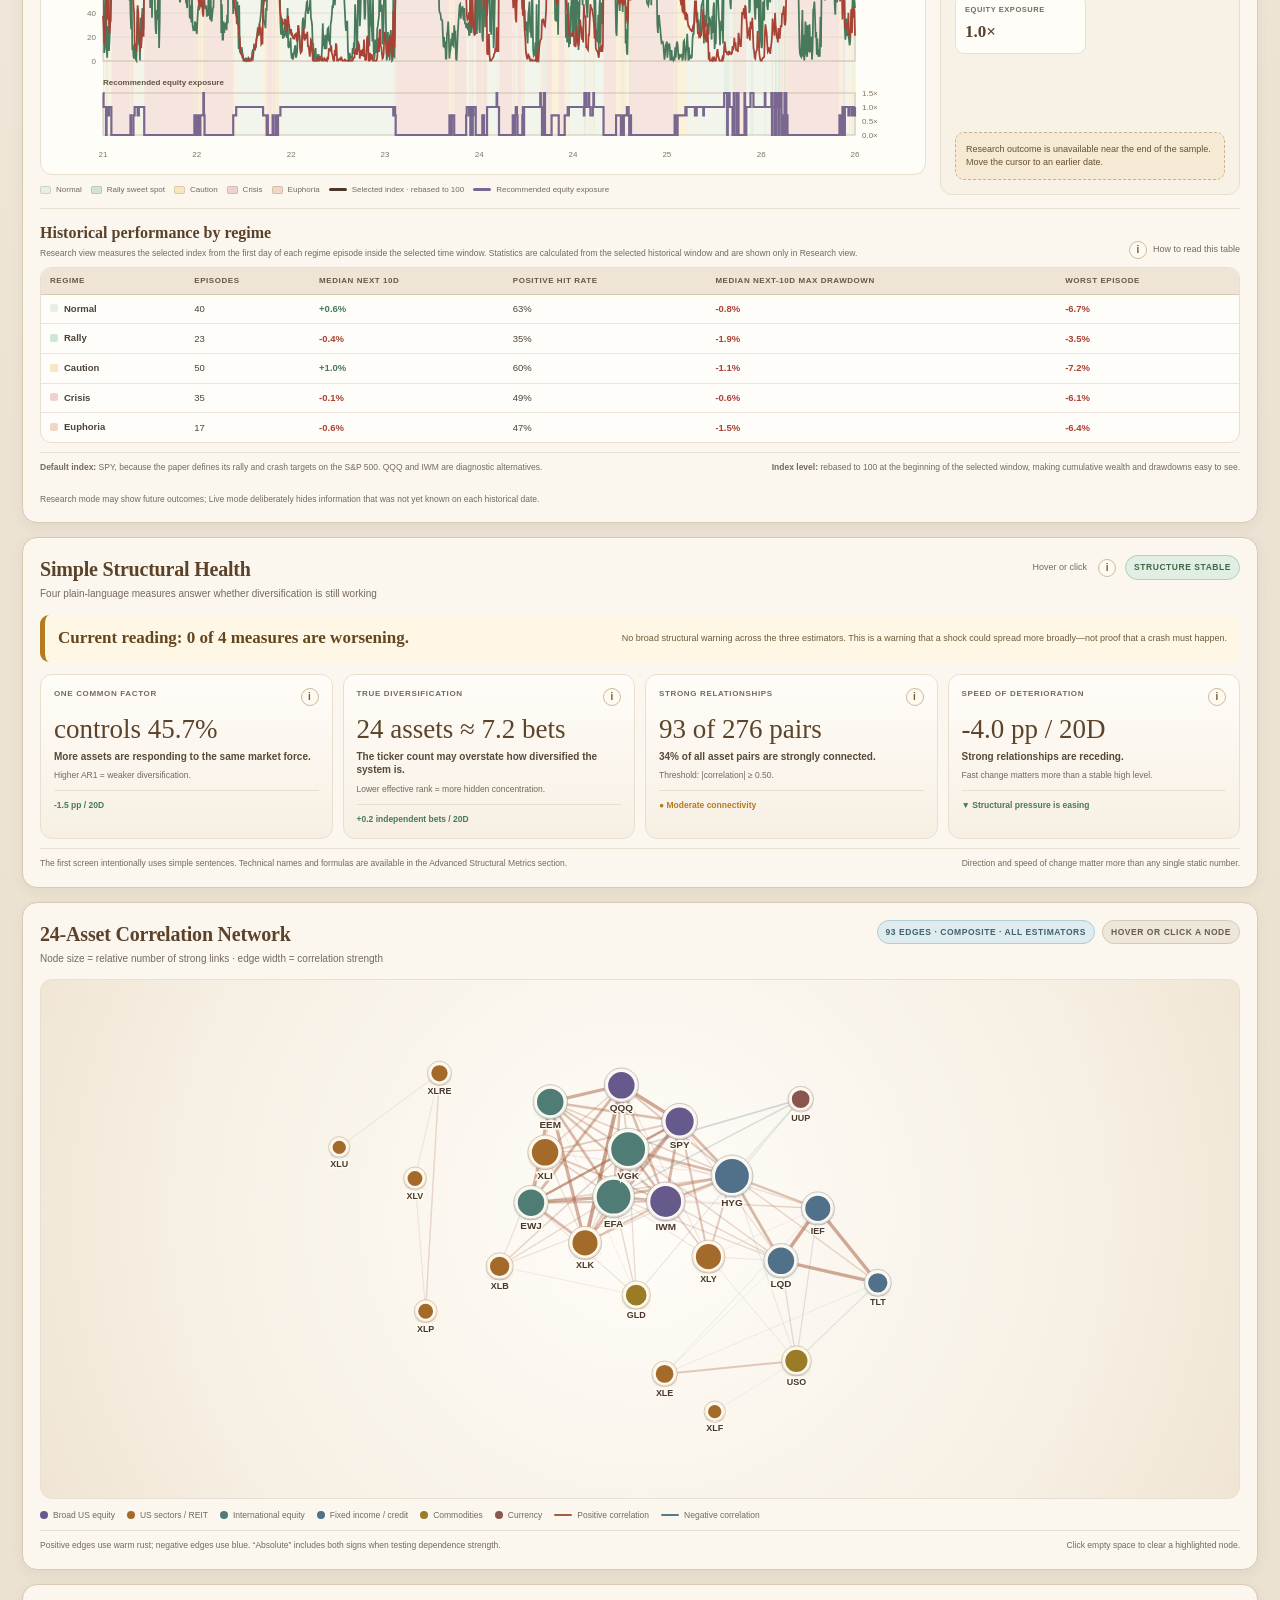
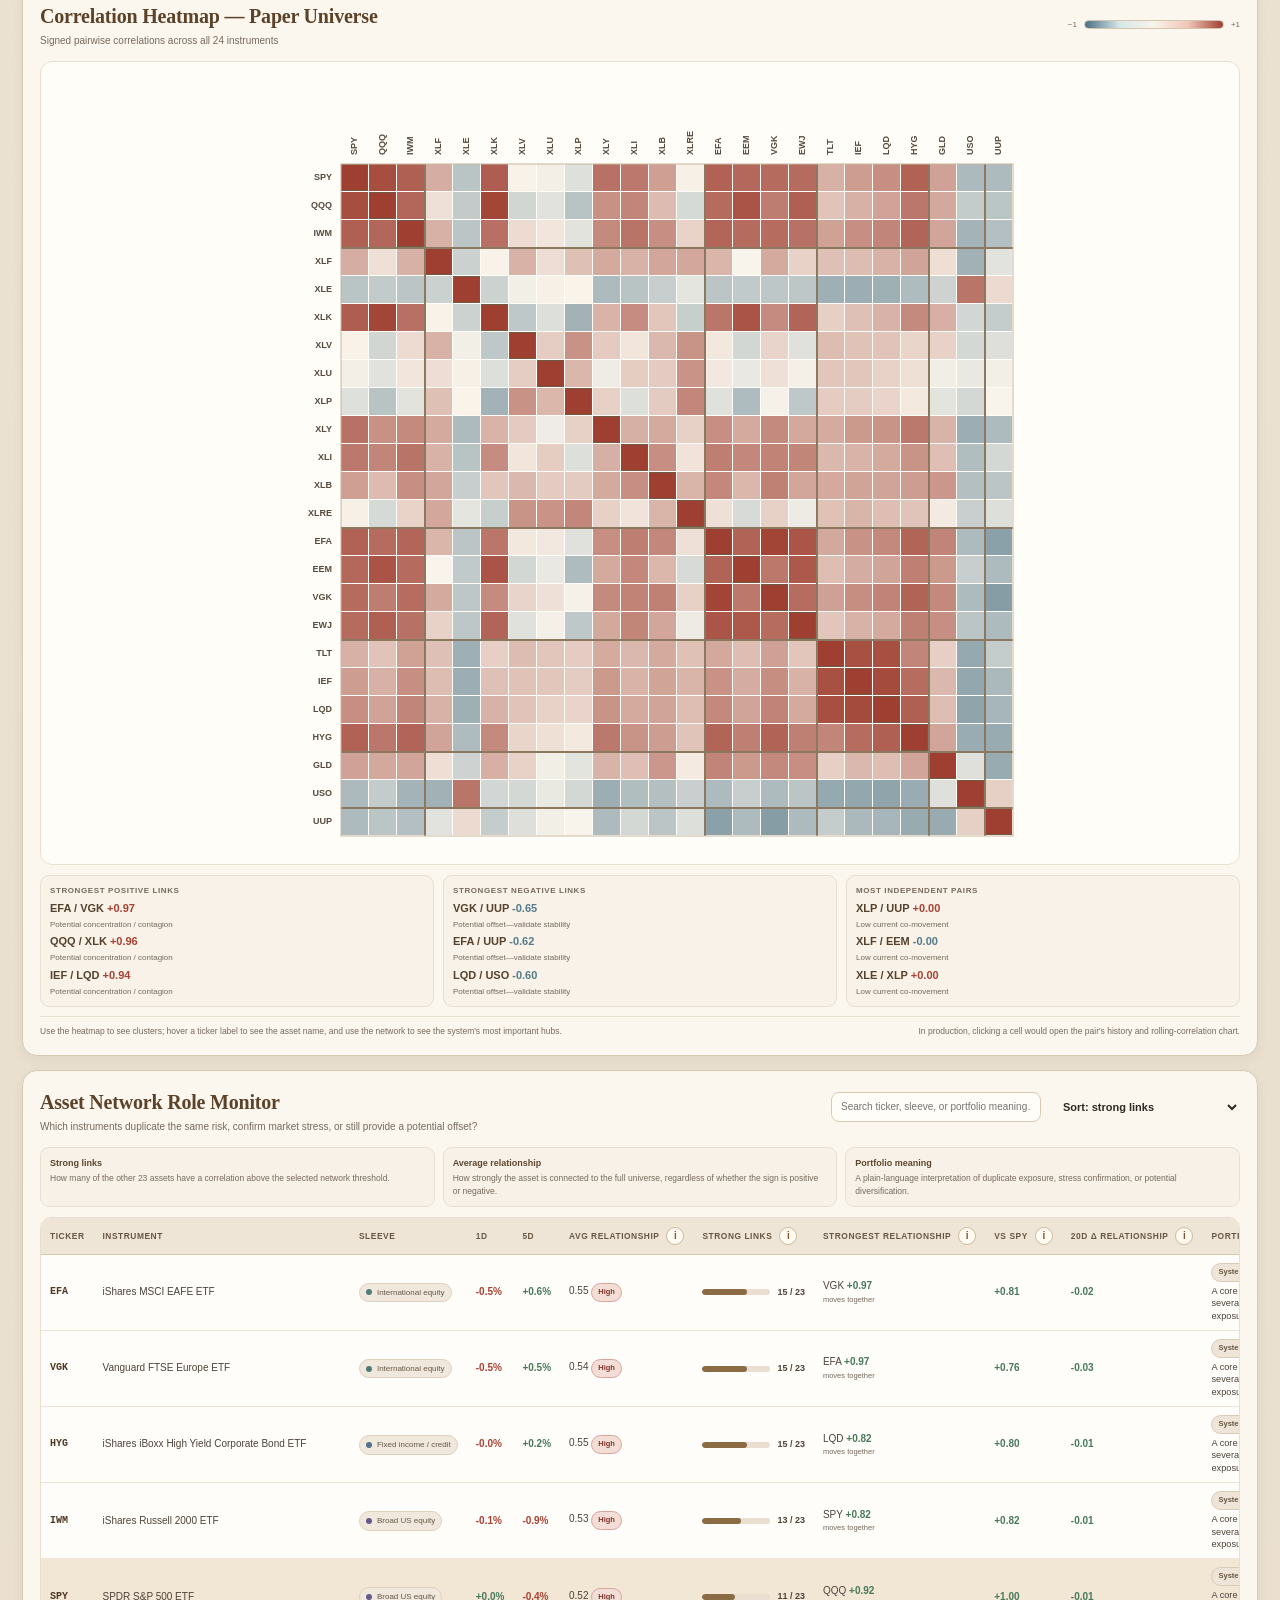
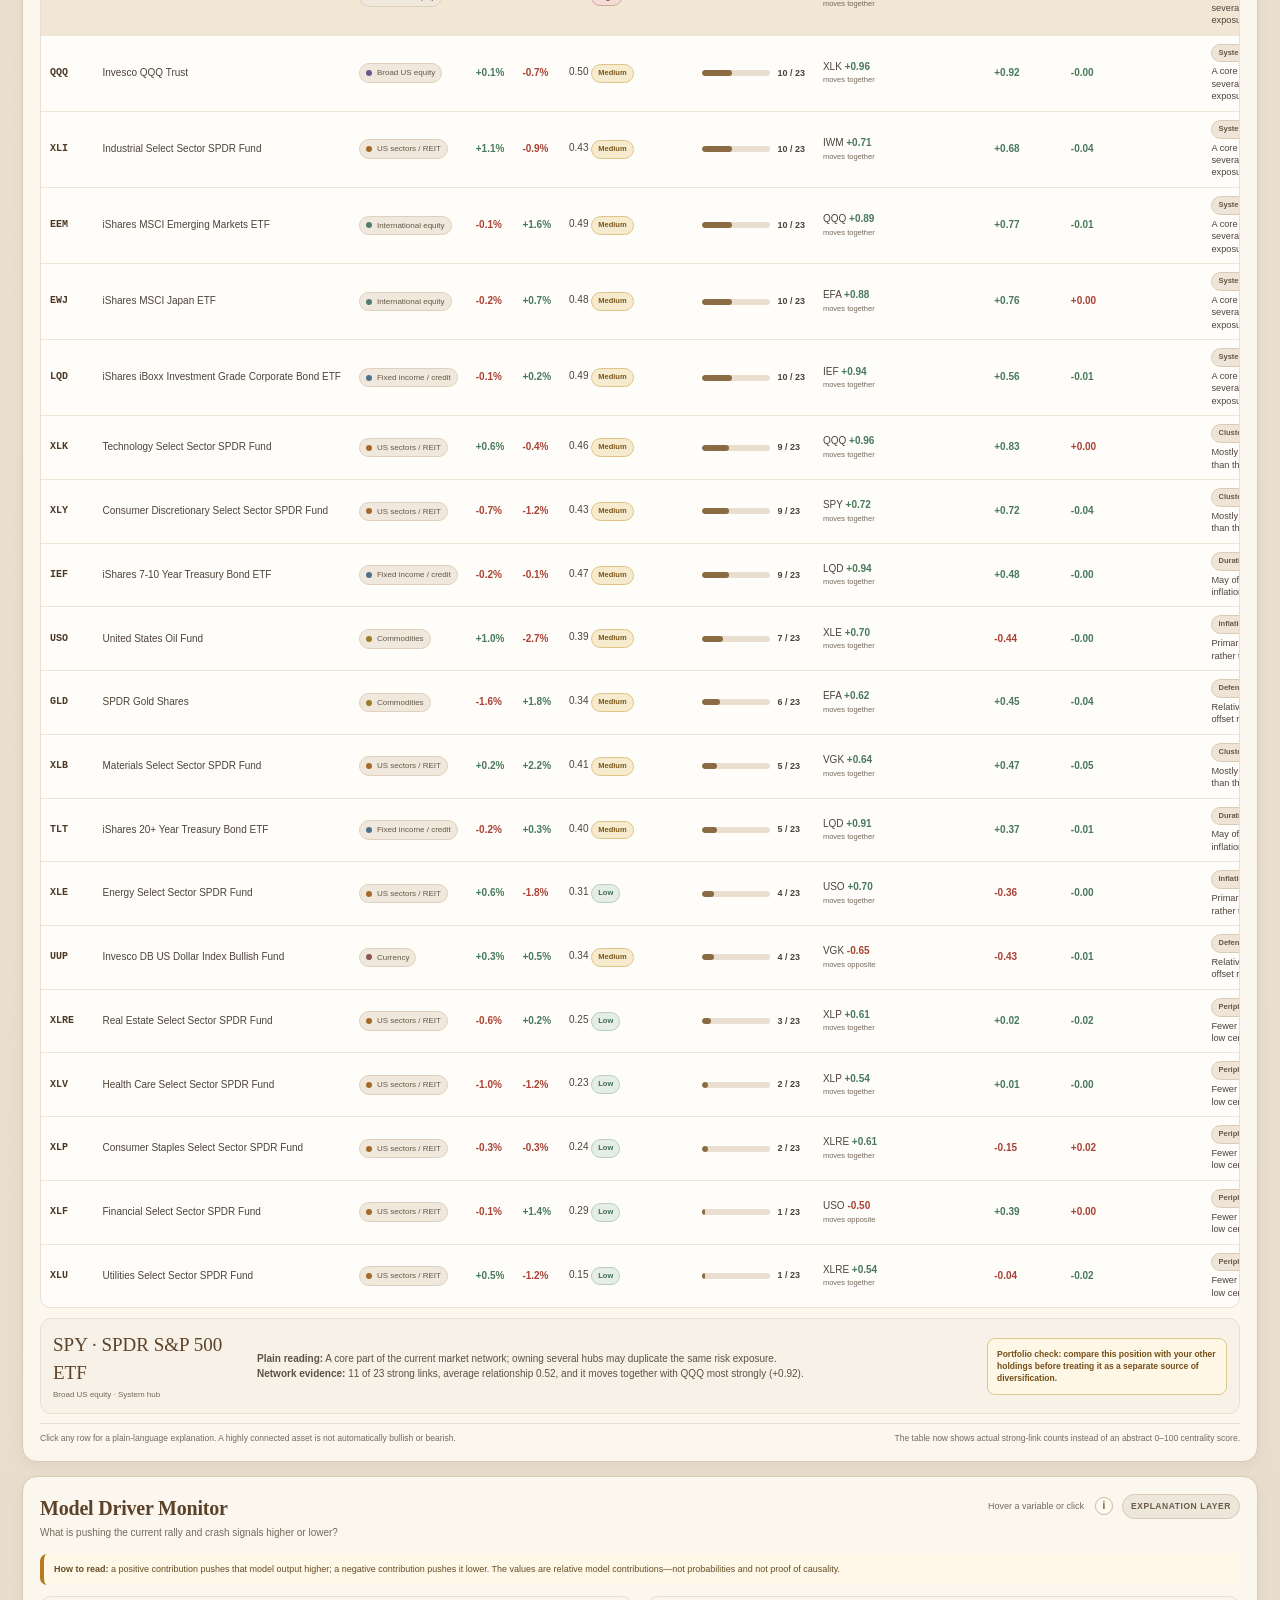
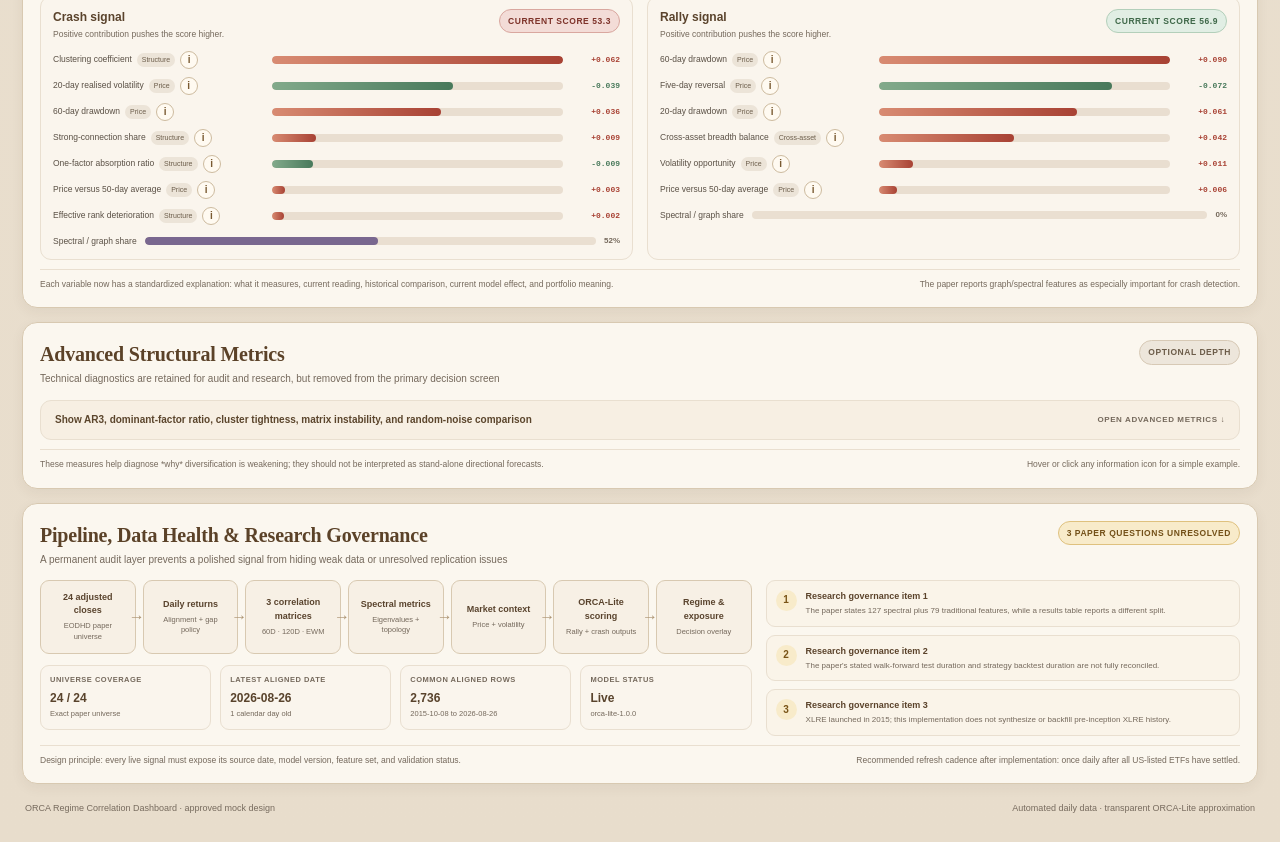
==== commit cf9e9504: "fix(orca): match approved dashboard mock" ====
--- a/orca/index.html
+++ b/orca/index.html
@@ -1,242 +1,244 @@
-<!doctype html>
+<!DOCTYPE html>
 <html lang="en">
 <head>
-  <meta charset="utf-8">
-  <meta name="viewport" content="width=device-width, initial-scale=1">
-  <meta name="color-scheme" content="light">
-  <title>ORCA — Regime Correlation Dashboard</title>
-  <meta name="description" content="ORCA-Lite cross-asset regime, diversification, and correlation dashboard.">
-  <link rel="stylesheet" href="styles.css">
+<meta charset="UTF-8" />
+<meta name="viewport" content="width=device-width, initial-scale=1.0" />
+<title>ORCA — Regime Correlation Dashboard</title>
+<meta name="description" content="ORCA cross-asset regime, diversification, and portfolio-risk dashboard." />
+<link rel="stylesheet" href="styles.css" />
 </head>
 <body>
-  <div class="prototype-banner" id="dataBanner">Loading ORCA data…</div>
-  <header class="site-header">
-    <div>
-      <p class="eyebrow">Online Regime Correlation Analyzer</p>
-      <h1>ORCA</h1>
-      <p class="subtitle">Cross-asset diversification, regime, and portfolio-risk context</p>
+<div class="top-strip"><span>ORCA live dashboard · portfolio risk overlay</span><span>Automated EODHD data · GitHub Actions</span></div>
+<div class="shell">
+  <header class="hero" id="overview">
+    <div class="hero-top">
+      <div>
+        <div class="eyebrow">Cross-Asset Systemic Risk · 10-Trading-Day Horizon</div>
+        <h1>ORCA — Regime Correlation Dashboard</h1>
+        <div class="subtitle">A decision-first dashboard for monitoring whether diversification is weakening, how rally and crash signals interact, and what that may imply for portfolio risk. The presentation now follows the approved mock design while the calculations continue to use the automated live ORCA-Lite data pipeline.</div>
+      </div>
+      <div class="hero-actions">
+        <span class="status-badge" id="engineStatusBadge">Loading data</span>
+        <span class="mock-badge" id="dataModeBadge">Checking data mode</span>
+      </div>
     </div>
-    <div class="header-meta">
-      <span id="asOfDate">As of —</span>
-      <span id="modelVersion">Model —</span>
-      <span id="dataSource">Source —</span>
+    <div class="notice" id="dataNotice"><strong>Important:</strong> loading the latest ORCA data. Percentile ranks provide risk context; they are not literal crash or rally probabilities. Hover over, or click, any <strong>ⓘ</strong> icon for a plain-language explanation.</div>
+    <div class="control-bar">
+      <div class="control"><label>Universe</label><select class="select" id="universeSelect"><option>Paper universe · 24 ETFs</option><option disabled>Global ORCA · future phase</option></select></div>
+      <div class="control"><label>Correlation estimator</label><select class="select" id="estimatorSelect"><option value="composite">Composite · All estimators</option><option value="ewm">EWM · 30D half-life</option><option value="60d">Rolling · 60D</option><option value="120d">Rolling · 120D</option></select></div>
+      <div class="control"><label>Network threshold</label><div class="segment" id="thresholdSegment"><button class="seg-btn" data-v="0.30">0.30</button><button class="seg-btn active" data-v="0.50">0.50</button><button class="seg-btn" data-v="0.70">0.70</button></div></div>
+      <div class="control"><label>Edges</label><div class="segment" id="edgeMode"><button class="seg-btn active" data-v="absolute">Absolute</button><button class="seg-btn" data-v="positive">Positive only</button></div></div>
+      <button class="btn" id="printBtn">Print snapshot</button>
+      <div class="asof" id="asOfText">Loading market date…</div>
     </div>
+    <div class="kpi-grid" id="kpiGrid"></div>
   </header>
 
-  <nav class="page-nav" aria-label="Dashboard sections">
-    <a href="#decision">Decision Cockpit</a>
-    <a href="#outcome">Market Outcome</a>
-    <a href="#structure">Structural Health</a>
-    <a href="#network">Network</a>
-    <a href="#heatmap">Heatmap</a>
-    <a href="#assets">Asset Roles</a>
-    <a href="#drivers">Model Drivers</a>
-    <a href="#audit">Audit</a>
-  </nav>
+  <div class="nav-wrap">
+    <nav class="section-nav">
+      <span class="nav-title">ORCA</span>
+      <a href="#decision">Decision cockpit</a>
+      <a href="#outcomes">Market outcomes</a>
+      <a href="#structure">Structural health</a>
+      <a href="#network">Correlation network</a>
+      <a href="#heatmap">Heatmap</a>
+      <a href="#assets">Asset roles</a>
+      <a href="#drivers">Model drivers</a>
+      <a href="#advanced">Advanced metrics</a>
+      <a href="#audit">Audit</a>
+      <span class="nav-spacer"></span>
+      <span class="small-status" id="navStatus">● loading engine</span>
+    </nav>
+  </div>
 
   <main>
-    <section class="section" id="decision">
-      <div class="section-heading">
+    <section class="card full" id="decision">
+      <div class="card-head">
+        <div><h2>Decision Cockpit</h2><div class="card-kicker">Joint rally–crash map translated into an explicit risk-budget view</div></div>
+        <span class="pill watch">Risk context, not a deterministic forecast</span>
+      </div>
+      <div class="decision-grid">
+        <div class="chart-box">
+          <svg id="regimeMap" viewBox="0 0 560 360" aria-label="Rally and crash regime map"></svg>
+          <div class="tooltip" id="regimeTooltip"></div>
+        </div>
+        <div class="pm-panel">
+          <div class="pm-header">
+            <div><div class="pm-regime" id="pmRegime">Caution</div><div class="pm-sub" id="pmSummary">Diversification is weakening, but the paper's crisis exit threshold has not been crossed.</div></div>
+            <div><div class="exposure-number" id="exposureNumber">0.7×</div><div class="exposure-label">Illustrative equity exposure</div></div>
+          </div>
+          <div class="alloc-bar" id="allocBar"></div>
+          <div class="alloc-legend" id="allocLegend"></div>
+          <div class="action-list" id="actionList"></div>
+          <div class="trigger-box"><strong>Next decision trigger:</strong> crash rank above 60 would move this sample into the paper's danger-exit zone; a recovery in effective rank above 12 and crash rank below 40 would weaken the caution thesis.</div>
+        </div>
+      </div>
+    </section>
+
+    <section class="card full" id="outcomes">
+      <div class="card-head">
+        <div><h2>Regime &amp; Market Outcome Monitor</h2><div class="card-kicker">Compare the Decision Cockpit with what the selected index actually did before, during, and after each regime</div></div>
+        <div class="outcome-controls">
+          <div class="control"><label>Index</label><select class="select" id="outcomeIndex"><option value="spy">SPY · S&amp;P 500</option><option value="qqq">QQQ · Nasdaq 100</option><option value="iwm">IWM · Russell 2000</option></select></div>
+          <div class="segment" id="outcomeRange"><button class="seg-btn" data-v="1">1Y</button><button class="seg-btn" data-v="2">2Y</button><button class="seg-btn" data-v="3">3Y</button><button class="seg-btn active" data-v="5">5Y</button><button class="seg-btn" data-v="10">10Y</button></div>
+          <div class="segment" id="outcomeDisplay"><button class="seg-btn active" data-v="level">Index level</button><button class="seg-btn" data-v="yoy">Rolling 1Y</button></div>
+          <div class="segment" id="outcomeMode"><button class="seg-btn" data-v="live">Live view</button><button class="seg-btn active" data-v="research">Research view</button></div>
+        </div>
+      </div>
+      <div class="outcome-grid">
         <div>
-          <p class="eyebrow">Portfolio decision layer</p>
-          <h2>Decision Cockpit</h2>
-          <p>Rally opportunity and crash risk translated into an explicit risk-budget view.</p>
-        </div>
-        <span class="warning-chip">Risk context, not a deterministic forecast</span>
-      </div>
-
-      <div class="kpi-grid" id="kpiGrid"></div>
-
-      <div class="decision-grid">
-        <article class="panel decision-map-panel">
-          <div class="panel-title-row">
-            <div>
-              <h3>Joint rally–crash map</h3>
-              <p>Percentile rank relative to the trailing 126 trading days—not literal event probability.</p>
-            </div>
-          </div>
-          <svg id="decisionMap" viewBox="0 0 720 500" role="img" aria-label="Rally and crash percentile regime map"></svg>
-        </article>
-
-        <article class="panel action-panel">
-          <p class="eyebrow">Current interpretation</p>
-          <h3 id="actionHeadline">Loading…</h3>
-          <p class="action-copy" id="actionInterpretation"></p>
-          <div class="action-stat">
-            <span>Suggested equity risk band</span>
-            <strong id="actionExposure">—</strong>
-          </div>
-          <div class="action-stat">
-            <span>Estimator confirmation</span>
-            <strong id="actionConfirmation">—</strong>
-          </div>
-          <div class="callout">
-            <strong>Portfolio action</strong>
-            <p id="actionRecommendation"></p>
-          </div>
-          <div class="callout muted-callout">
-            <strong>Invalidation / improvement condition</strong>
-            <p id="actionInvalidation"></p>
-          </div>
-        </article>
-      </div>
-    </section>
-
-    <section class="section" id="outcome">
-      <div class="section-heading controls-heading">
+          <div class="outcome-chart-shell" id="outcomeChartShell">
+            <svg id="marketOutcomeChart" aria-label="Index performance with ORCA regime shading, rally and crash ranks, and recommended exposure"></svg>
+            <div class="tooltip" id="marketOutcomeTooltip"></div>
+          </div>
+          <div class="regime-legend">
+            <span><i class="regime-swatch" style="background:#e7eee3"></i>Normal</span>
+            <span><i class="regime-swatch" style="background:#cfe4d3"></i>Rally sweet spot</span>
+            <span><i class="regime-swatch" style="background:#f6e7bf"></i>Caution</span>
+            <span><i class="regime-swatch" style="background:#efd2cd"></i>Crisis</span>
+            <span><i class="regime-swatch" style="background:#f1d6c6"></i>Euphoria</span>
+            <span id="outcomeIndexLegend"><i class="line-sample" style="background:#4a3929"></i>Selected index, rebased to 100</span>
+            <span><i class="line-sample" style="background:var(--purple)"></i>Recommended equity exposure</span>
+          </div>
+        </div>
+        <aside class="outcome-side" id="outcomeSnapshot"></aside>
+      </div>
+      <div class="performance-wrap">
+        <div class="performance-head">
+          <div><h3>Historical performance by regime</h3><p>Research view measures the selected index from the first day of each regime episode inside the selected time window. Statistics are calculated from the selected historical window and are shown only in Research view.</p></div>
+          <span class="help-hint"><button class="info-trigger" data-info="outcome-performance" aria-label="Explain performance by regime">i</button> How to read this table</span>
+        </div>
+        <div class="table-wrap"><table class="regime-table"><thead><tr><th>Regime</th><th>Episodes</th><th>Median next 10D</th><th>Positive hit rate</th><th>Median next-10D max drawdown</th><th>Worst episode</th></tr></thead><tbody id="regimeStatsBody"></tbody></table></div>
+      </div>
+      <div class="section-note"><span><strong>Default index:</strong> SPY, because the paper defines its rally and crash targets on the S&amp;P 500. QQQ and IWM are diagnostic alternatives.</span><span id="outcomeMetricNote"><strong>Index level:</strong> rebased to 100 at the beginning of the selected window, making cumulative wealth and drawdowns easy to see.</span><span>Research mode may show future outcomes; Live mode deliberately hides information that was not yet known on each historical date.</span></div>
+    </section>
+
+    <section class="card full" id="structure">
+      <div class="card-head">
+        <div><h2>Simple Structural Health</h2><div class="card-kicker">Four plain-language measures answer whether diversification is still working</div></div>
+        <div style="display:flex;align-items:center;gap:9px"><span class="help-hint">Hover or click <button class="info-trigger" data-info="structure-overview" aria-label="Explain structural health">i</button></span><span class="pill bad" id="fragilityPill">Loading</span></div>
+      </div>
+      <div class="structure-summary" id="structureSummary"><strong>Loading structural confirmation…</strong><span>This is a warning framework, not proof that a crash must happen.</span></div>
+      <div class="simple-health-grid" id="simpleHealthGrid"></div>
+      <div class="section-note"><span>The first screen intentionally uses simple sentences. Technical names and formulas are available in the Advanced Structural Metrics section.</span><span>Direction and speed of change matter more than any single static number.</span></div>
+    </section>
+
+    <section class="card full" id="network">
+      <div class="card-head">
+        <div><h2>24-Asset Correlation Network</h2><div class="card-kicker">Node size = relative number of strong links · edge width = correlation strength</div></div>
+        <div class="network-controls"><span class="pill info" id="edgeCountPill">— edges</span><span class="pill neutral">Hover or click a node</span></div>
+      </div>
+      <div class="network-wrap" id="networkWrap">
+        <svg id="networkSvg" aria-label="Cross-asset correlation network"></svg>
+        <div class="tooltip" id="networkTooltip"></div>
+      </div>
+      <div class="legend-row" id="groupLegend"></div>
+      <div class="section-note"><span>Positive edges use warm rust; negative edges use blue. “Absolute” includes both signs when testing dependence strength.</span><span>Click empty space to clear a highlighted node.</span></div>
+    </section>
+
+
+    <section class="card full" id="heatmap">
+      <div class="card-head heatmap-toolbar">
+        <div><h2>Correlation Heatmap — Paper Universe</h2><div class="card-kicker">Signed pairwise correlations across all 24 instruments</div></div>
+        <div class="corr-scale"><span>−1</span><span class="gradient"></span><span>+1</span></div>
+      </div>
+      <div class="heatmap-shell" id="heatmapShell">
+        <canvas id="heatmapCanvas" width="920" height="920" aria-label="24 by 24 correlation heatmap"></canvas>
+        <div class="tooltip" id="heatmapTooltip"></div>
+      </div>
+      <div class="pairs-grid" id="pairGrid"></div>
+      <div class="section-note"><span>Use the heatmap to see clusters; hover a ticker label to see the asset name, and use the network to see the system's most important hubs.</span><span>In production, clicking a cell would open the pair's history and rolling-correlation chart.</span></div>
+    </section>
+
+
+    <section class="card full" id="assets">
+      <div class="card-head">
+        <div><h2>Asset Network Role Monitor</h2><div class="card-kicker">Which instruments duplicate the same risk, confirm market stress, or still provide a potential offset?</div></div>
+        <div class="table-tools"><input class="search" id="assetSearch" placeholder="Search ticker, sleeve, or portfolio meaning…" /><select class="select control" id="assetSort"><option value="links">Sort: strong links</option><option value="avgcorr">Sort: average relationship</option><option value="change">Sort: 20D correlation change</option><option value="ret5">Sort: 5D return</option><option value="ticker">Sort: ticker</option></select></div>
+      </div>
+      <div class="table-explainer">
+        <div><strong>Strong links</strong>How many of the other 23 assets have a correlation above the selected network threshold.</div>
+        <div><strong>Average relationship</strong>How strongly the asset is connected to the full universe, regardless of whether the sign is positive or negative.</div>
+        <div><strong>Portfolio meaning</strong>A plain-language interpretation of duplicate exposure, stress confirmation, or potential diversification.</div>
+      </div>
+      <div class="table-wrap"><table class="asset-role-table"><thead><tr>
+        <th>Ticker</th><th>Instrument</th><th>Sleeve</th><th>1D</th><th>5D</th>
+        <th><span class="th-label">Avg relationship <button class="info-trigger" data-info="asset-avg-relationship" aria-label="Explain average relationship">i</button></span></th>
+        <th><span class="th-label">Strong links <button class="info-trigger" data-info="asset-strong-links" aria-label="Explain strong links">i</button></span></th>
+        <th><span class="th-label">Strongest relationship <button class="info-trigger" data-info="asset-strongest-link" aria-label="Explain strongest relationship">i</button></span></th>
+        <th><span class="th-label">vs SPY <button class="info-trigger" data-info="asset-vs-spy" aria-label="Explain relationship to SPY">i</button></span></th>
+        <th><span class="th-label">20D Δ relationship <button class="info-trigger" data-info="asset-corr-change" aria-label="Explain 20-day change in correlation">i</button></span></th>
+        <th>Portfolio meaning</th>
+      </tr></thead><tbody id="assetBody"></tbody></table></div>
+      <div class="asset-detail-panel" id="assetDetailPanel"></div>
+      <div class="section-note"><span>Click any row for a plain-language explanation. A highly connected asset is not automatically bullish or bearish.</span><span>The table now shows actual strong-link counts instead of an abstract 0–100 centrality score.</span></div>
+    </section>
+
+    <section class="card full" id="drivers">
+      <div class="card-head">
+        <div><h2>Model Driver Monitor</h2><div class="card-kicker">What is pushing the current rally and crash signals higher or lower?</div></div>
+        <div style="display:flex;align-items:center;gap:9px"><span class="help-hint">Hover a variable or click <button class="info-trigger" data-info="driver-overview" aria-label="Explain model drivers">i</button></span><span class="pill neutral">Explanation layer</span></div>
+      </div>
+      <div class="driver-explainer"><strong>How to read:</strong> a positive contribution pushes that model output higher; a negative contribution pushes it lower. The values are relative model contributions—not probabilities and not proof of causality.</div>
+      <div class="driver-grid">
+        <div class="driver-panel" id="crashDrivers"></div>
+        <div class="driver-panel" id="rallyDrivers"></div>
+      </div>
+      <div class="section-note"><span>Each variable now has a standardized explanation: what it measures, current reading, historical comparison, current model effect, and portfolio meaning.</span><span>The paper reports graph/spectral features as especially important for crash detection.</span></div>
+    </section>
+
+    <section class="card full" id="advanced">
+      <div class="card-head">
+        <div><h2>Advanced Structural Metrics</h2><div class="card-kicker">Technical diagnostics are retained for audit and research, but removed from the primary decision screen</div></div>
+        <span class="pill neutral">Optional depth</span>
+      </div>
+      <details class="advanced-disclosure">
+        <summary><span>Show AR3, dominant-factor ratio, cluster tightness, matrix instability, and random-noise comparison</span></summary>
+        <div class="advanced-grid" id="advancedMetricGrid"></div>
+      </details>
+      <div class="section-note"><span>These measures help diagnose *why* diversification is weakening; they should not be interpreted as stand-alone directional forecasts.</span><span>Hover or click any information icon for a simple example.</span></div>
+    </section>
+
+    <section class="card full" id="audit">
+      <div class="card-head">
+        <div><h2>Pipeline, Data Health & Research Governance</h2><div class="card-kicker">A permanent audit layer prevents a polished signal from hiding weak data or unresolved replication issues</div></div>
+        <span class="pill watch" id="auditPill">Research governance</span>
+      </div>
+      <div class="audit-grid">
         <div>
-          <p class="eyebrow">Signal validation</p>
-          <h2>Regime &amp; Market Outcome Monitor</h2>
-          <p>Compare the Decision Cockpit with what the selected index did before, during, and after each regime.</p>
-        </div>
-        <div class="controls-row">
-          <label class="select-control">Index
-            <select id="outcomeIndex">
-              <option value="SPY">SPY · S&amp;P 500</option>
-              <option value="QQQ">QQQ · Nasdaq 100</option>
-              <option value="IWM">IWM · Russell 2000</option>
-            </select>
-          </label>
-          <div class="segmented" id="periodButtons" aria-label="History range">
-            <button data-years="1">1Y</button><button data-years="2">2Y</button><button data-years="3">3Y</button><button data-years="5" class="active">5Y</button><button data-years="10">10Y</button>
-          </div>
-          <div class="segmented" id="displayButtons" aria-label="Index display">
-            <button data-display="level" class="active">Index Level</button><button data-display="yoy">Rolling 1Y</button>
-          </div>
-          <div class="segmented" id="modeButtons" aria-label="Research mode">
-            <button data-mode="live" class="active">Live View</button><button data-mode="research">Research View</button>
-          </div>
-        </div>
-      </div>
-      <article class="panel chart-panel">
-        <svg id="outcomeChart" viewBox="0 0 1280 760" role="img" aria-label="Index, rally rank, crash rank, and exposure history"></svg>
-        <div class="chart-tooltip" id="outcomeTooltip"></div>
-        <div class="legend" id="outcomeLegend"></div>
-      </article>
-      <article class="panel research-table-panel" id="researchPanel" hidden>
-        <div class="panel-title-row"><div><h3>Performance by regime</h3><p>Ex-post research statistics; not information available in real time.</p></div></div>
-        <div class="table-scroll"><table><thead><tr><th>Regime</th><th>Episodes</th><th>Median next 10D</th><th>Positive hit rate</th><th>Median max drawdown</th><th>Worst next 10D</th></tr></thead><tbody id="regimePerformanceBody"></tbody></table></div>
-      </article>
-    </section>
-
-    <section class="section" id="structure">
-      <div class="section-heading controls-heading">
-        <div>
-          <p class="eyebrow">Diversification health</p>
-          <h2>Simple Structural Health</h2>
-          <p>Four questions that summarize whether 24 assets still provide genuine diversification.</p>
-        </div>
-        <div class="controls-row">
-          <label class="select-control">Correlation estimator
-            <select id="estimatorSelect">
-              <option value="composite">Composite / All</option>
-              <option value="ewm">EWM · 30D half-life</option>
-              <option value="60d">Rolling · 60D</option>
-              <option value="120d">Rolling · 120D</option>
-            </select>
-          </label>
-          <span class="confirmation-chip" id="confirmationChip">—</span>
-        </div>
-      </div>
-      <div class="structural-grid" id="structuralGrid"></div>
-      <details class="advanced-panel panel">
-        <summary>Advanced Structural Metrics</summary>
-        <div class="advanced-grid" id="advancedMetrics"></div>
-      </details>
-    </section>
-
-    <section class="section" id="network">
-      <div class="section-heading controls-heading">
-        <div>
-          <p class="eyebrow">Cross-asset topology</p>
-          <h2>24-Asset Correlation Network</h2>
-          <p>Node size reflects the number of strong relationships; line color preserves correlation direction.</p>
-        </div>
-        <div class="controls-row">
-          <div class="segmented" id="thresholdButtons"><button data-threshold="0.3">0.30</button><button data-threshold="0.5" class="active">0.50</button><button data-threshold="0.7">0.70</button></div>
-          <div class="segmented" id="edgeButtons"><button data-edge="absolute" class="active">Absolute</button><button data-edge="positive">Positive only</button></div>
-        </div>
-      </div>
-      <article class="panel network-panel">
-        <canvas id="networkCanvas" width="1280" height="720" aria-label="24-asset correlation network"></canvas>
-        <div class="chart-tooltip" id="networkTooltip"></div>
-      </article>
-    </section>
-
-    <section class="section" id="heatmap">
-      <div class="section-heading">
-        <div>
-          <p class="eyebrow">Pairwise dependence</p>
-          <h2>Correlation Heatmap</h2>
-          <p>Hover a ticker label to see the full asset name; hover a cell to inspect the signed relationship.</p>
-        </div>
-      </div>
-      <article class="panel heatmap-panel">
-        <div class="heatmap-scroll" id="heatmapScroll">
-          <canvas id="heatmapCanvas" width="1060" height="1060" aria-label="24 by 24 correlation heatmap"></canvas>
-          <div class="chart-tooltip" id="heatmapTooltip"></div>
-        </div>
-        <div class="pair-grid" id="pairGrid"></div>
-      </article>
-    </section>
-
-    <section class="section" id="assets">
-      <div class="section-heading controls-heading">
-        <div>
-          <p class="eyebrow">Duplicate exposures and offsets</p>
-          <h2>Asset Network Role Monitor</h2>
-          <p>Which instruments are system hubs, cluster members, offsets, or peripheral diversifiers?</p>
-        </div>
-        <div class="controls-row">
-          <input id="assetSearch" class="search-input" type="search" placeholder="Search ticker, asset, group, or role…">
-          <label class="select-control">Sort
-            <select id="assetSort"><option value="links">Strong links</option><option value="avg">Average relationship</option><option value="ticker">Ticker</option><option value="return5">5D return</option></select>
-          </label>
-        </div>
-      </div>
-      <article class="panel table-panel">
-        <div class="table-scroll"><table><thead><tr><th>Ticker</th><th>Instrument</th><th>Sleeve</th><th>1D</th><th>5D</th><th>Avg |corr|</th><th>Strong links</th><th>Strongest link</th><th>vs SPY</th><th>20D Δ</th><th>Current network role</th></tr></thead><tbody id="assetBody"></tbody></table></div>
-        <div class="asset-detail" id="assetDetail">Select an asset row for a simple portfolio interpretation.</div>
-      </article>
-    </section>
-
-    <section class="section" id="drivers">
-      <div class="section-heading">
-        <div>
-          <p class="eyebrow">Explanation layer</p>
-          <h2>Model Driver Monitor</h2>
-          <p>What is currently pushing each transparent ORCA-Lite score higher or lower?</p>
-        </div>
-      </div>
-      <div class="driver-grid">
-        <article class="panel driver-panel" id="crashDrivers"></article>
-        <article class="panel driver-panel" id="rallyDrivers"></article>
-      </div>
-      <p class="footnote">Feature contribution explains the current scoring output; it does not establish causality and is not SHAP from the paper's unpublished exact model.</p>
-    </section>
-
-    <section class="section" id="audit">
-      <div class="section-heading">
-        <div>
-          <p class="eyebrow">Research governance</p>
-          <h2>Data Health &amp; Audit</h2>
-          <p>Every production reading should expose source, freshness, alignment policy, and unresolved methodology limitations.</p>
-        </div>
-      </div>
-      <div class="audit-grid" id="auditGrid"></div>
-      <article class="panel methodology-panel">
-        <h3>Methodology status</h3>
-        <p id="methodStatus"></p>
-        <ul id="ambiguityList"></ul>
-      </article>
+          <div class="pipeline">
+            <div class="pipe-step"><strong>24 adjusted closes</strong><span>EODHD paper universe</span></div>
+            <div class="pipe-step"><strong>Daily returns</strong><span>Alignment + gap policy</span></div>
+            <div class="pipe-step"><strong>3 correlation matrices</strong><span>60D · 120D · EWM</span></div>
+            <div class="pipe-step"><strong>Spectral metrics</strong><span>Eigenvalues + topology</span></div>
+            <div class="pipe-step"><strong>Market context</strong><span>Price + volatility</span></div>
+            <div class="pipe-step"><strong>ORCA-Lite scoring</strong><span>Rally + crash outputs</span></div>
+            <div class="pipe-step"><strong>Regime & exposure</strong><span>Decision overlay</span></div>
+          </div>
+          <div class="health-grid">
+            <div class="health"><div class="health-label">Universe coverage</div><div class="health-value" id="auditCoverage">—</div><div class="health-meta" id="auditCoverageMeta">Loading</div></div>
+            <div class="health"><div class="health-label">Latest aligned date</div><div class="health-value" id="auditLatestDate">—</div><div class="health-meta" id="auditLatestMeta">Loading</div></div>
+            <div class="health"><div class="health-label">Common aligned rows</div><div class="health-value" id="auditRows">—</div><div class="health-meta" id="auditRowsMeta">Loading</div></div>
+            <div class="health"><div class="health-label">Model status</div><div class="health-value" id="auditModel">—</div><div class="health-meta" id="auditModelMeta">Loading</div></div>
+          </div>
+        </div>
+        <div class="flag-list" id="auditFlagList"></div>
+      </div>
+      <div class="section-note"><span>Design principle: every live signal must expose its source date, model version, feature set, and validation status.</span><span>Recommended refresh cadence after implementation: once daily after all US-listed ETFs have settled.</span></div>
     </section>
   </main>
-
-  <footer>
-    <p>ORCA-Lite is a portfolio-risk context tool. It is not investment advice, a deterministic forecast, or proof of future performance.</p>
-  </footer>
-
-  <div class="help-popover" id="helpPopover" role="tooltip"></div>
-  <script src="app.js" defer></script>
+  <footer class="footer"><span>ORCA Regime Correlation Dashboard · approved mock design</span><span>Automated daily data · transparent ORCA-Lite approximation</span></footer>
+</div>
+
+
+<div class="help-popover" id="helpPopover" role="tooltip"></div>
+<div class="info-modal-backdrop" id="infoModal" aria-hidden="true">
+  <div class="info-modal-card" role="dialog" aria-modal="true" aria-labelledby="infoModalTitle">
+    <button class="info-close" id="infoClose" aria-label="Close explanation">×</button>
+    <div id="infoModalContent"></div>
+  </div>
+</div>
+
+<script src="app.js"></script>
 </body>
 </html>
--- a/orca/styles.css
+++ b/orca/styles.css
@@ -1,10 +1,424 @@
 :root{
-  --bg:#f3ecdf;--paper:#fbf7ef;--panel:#fffdf8;--ink:#4b3827;--ink-strong:#2e2015;--muted:#7f7162;
-  --line:#ddcfbc;--line-soft:#eadfce;--amber:#a97122;--amber-soft:#f3e4bd;--green:#4d7b5a;--green-soft:#dfebdf;
-  --red:#a64032;--red-soft:#efd8d3;--orange:#b66130;--orange-soft:#f1ddcc;--blue:#4f7288;--purple:#77658c;
-  --broad:#75628f;--sector:#b27a35;--intl:#4e8a7b;--fixed:#56809a;--commodity:#b29736;--currency:#9a6357;
-  --shadow:0 10px 30px rgba(72,51,31,.08);--radius:18px;
-}
-*{box-sizing:border-box}html{scroll-behavior:smooth}body{margin:0;background:linear-gradient(180deg,#f8f2e8,var(--bg));color:var(--ink);font-family:Inter,ui-sans-serif,system-ui,-apple-system,BlinkMacSystemFont,"Segoe UI",sans-serif;font-size:14px;line-height:1.48}.prototype-banner{position:sticky;top:0;z-index:100;padding:7px 18px;text-align:center;background:var(--ink-strong);color:#fff6e8;font-size:11px;font-weight:800;letter-spacing:.08em;text-transform:uppercase}.prototype-banner.live{background:#315e4c}.prototype-banner.error{background:var(--red)}.site-header{max-width:1520px;margin:0 auto;padding:28px 28px 20px;display:flex;justify-content:space-between;gap:24px;align-items:flex-end}.site-header h1{font:700 clamp(42px,6vw,76px)/.92 Georgia,"Times New Roman",serif;margin:0;color:var(--ink-strong);letter-spacing:-.04em}.subtitle{margin:8px 0 0;color:var(--muted);font-size:15px}.eyebrow{margin:0 0 6px;color:var(--amber);font-size:10px;font-weight:900;letter-spacing:.13em;text-transform:uppercase}.header-meta{display:grid;gap:5px;text-align:right;color:var(--muted);font-size:11px}.header-meta span:first-child{font-weight:850;color:var(--ink)}.page-nav{position:sticky;top:29px;z-index:80;display:flex;gap:4px;overflow-x:auto;max-width:1520px;margin:0 auto 14px;padding:8px 18px;background:rgba(251,247,239,.94);border:1px solid var(--line);border-radius:14px;backdrop-filter:blur(12px);box-shadow:var(--shadow)}.page-nav a{padding:9px 12px;border-radius:9px;text-decoration:none;color:var(--muted);font-size:11px;font-weight:750;white-space:nowrap}.page-nav a:hover{background:var(--ink);color:#fff}main{max-width:1520px;margin:0 auto;padding:0 18px 60px}.section{margin:0 0 18px;padding:26px 18px 18px;border:1px solid var(--line);border-radius:22px;background:rgba(251,247,239,.82);box-shadow:var(--shadow);scroll-margin-top:92px}.section-heading{display:flex;align-items:flex-start;justify-content:space-between;gap:20px;margin:0 0 18px}.section-heading h2{margin:0 0 4px;font:700 clamp(28px,3vw,40px)/1.08 Georgia,"Times New Roman",serif;color:var(--ink-strong);letter-spacing:-.025em}.section-heading p{margin:0;max-width:780px;color:var(--muted)}.controls-heading{align-items:center}.warning-chip,.confirmation-chip{display:inline-flex;align-items:center;min-height:36px;padding:0 14px;border:1px solid #d7b75e;border-radius:999px;background:#fff0c7;color:#6b480a;font-size:10px;font-weight:900;letter-spacing:.07em;text-transform:uppercase;white-space:nowrap}.confirmation-chip{border-color:var(--line);background:var(--panel);color:var(--ink)}.panel{position:relative;border:1px solid var(--line-soft);border-radius:15px;background:var(--panel);box-shadow:0 4px 14px rgba(70,48,27,.035)}.panel-title-row{display:flex;justify-content:space-between;gap:14px;padding:16px 18px 8px}.panel h3{margin:0 0 3px;font:700 20px/1.2 Georgia,"Times New Roman",serif;color:var(--ink-strong)}.panel-title-row p,.panel>p{margin:0;color:var(--muted);font-size:11px}.kpi-grid{display:grid;grid-template-columns:repeat(6,minmax(0,1fr));gap:10px;margin-bottom:14px}.kpi{padding:14px;border:1px solid var(--line-soft);border-radius:13px;background:var(--panel)}.kpi-label{font-size:9px;font-weight:900;letter-spacing:.09em;text-transform:uppercase;color:var(--muted)}.kpi-value{margin-top:8px;font:700 28px/1 Georgia,"Times New Roman",serif;color:var(--ink-strong)}.kpi-meta{margin-top:7px;font-size:9px;color:var(--muted);line-height:1.35}.kpi-delta{display:inline-block;margin-top:8px;padding:4px 7px;border-radius:999px;background:var(--amber-soft);color:#7a4b0a;font-size:8px;font-weight:850}.kpi-delta.bad{background:var(--red-soft);color:var(--red)}.kpi-delta.good{background:var(--green-soft);color:var(--green)}.decision-grid{display:grid;grid-template-columns:minmax(0,1.65fr) minmax(300px,.75fr);gap:14px}.decision-map-panel svg{display:block;width:100%;height:auto;min-height:440px}.action-panel{padding:20px;display:flex;flex-direction:column}.action-panel h3{font-size:29px;margin:4px 0 8px}.action-copy{font-size:13px!important;line-height:1.6;margin-bottom:16px!important}.action-stat{display:flex;justify-content:space-between;gap:12px;padding:11px 0;border-top:1px solid var(--line-soft);font-size:11px}.action-stat strong{font-size:16px;color:var(--ink-strong)}.callout{margin-top:12px;padding:13px 14px;border-left:4px solid var(--amber);border-radius:0 10px 10px 0;background:#f6eddd}.callout strong{font-size:10px;text-transform:uppercase;letter-spacing:.08em}.callout p{margin:5px 0 0!important;font-size:11px!important;line-height:1.5}.muted-callout{border-left-color:var(--purple);background:#f0ebf2}.controls-row{display:flex;align-items:center;justify-content:flex-end;gap:10px;flex-wrap:wrap}.select-control{display:flex;align-items:center;gap:9px;min-height:42px;padding:0 10px;border:1px solid var(--line);border-radius:12px;background:var(--panel);font-size:9px;font-weight:900;letter-spacing:.08em;text-transform:uppercase}.select-control select{border:0;background:transparent;color:var(--ink-strong);font:750 12px/1.2 inherit;outline:none;max-width:200px}.segmented{display:inline-flex;padding:4px;border-radius:12px;background:#eee4d4}.segmented button{border:0;border-radius:9px;background:transparent;padding:8px 11px;color:var(--ink);font-size:10px;font-weight:850;cursor:pointer}.segmented button.active{background:var(--panel);box-shadow:0 2px 6px rgba(70,48,27,.12)}.chart-panel{padding:10px 10px 12px}.chart-panel svg{display:block;width:100%;height:auto}.chart-tooltip,.help-popover{position:absolute;display:none;z-index:30;max-width:290px;padding:10px 12px;border:1px solid var(--line);border-radius:10px;background:rgba(48,33,21,.96);color:#fff9ed;font-size:10px;line-height:1.45;box-shadow:var(--shadow);pointer-events:none}.legend{display:flex;gap:14px;align-items:center;flex-wrap:wrap;padding:4px 12px 8px;color:var(--muted);font-size:9px}.legend-item{display:inline-flex;align-items:center;gap:5px}.legend-swatch{width:13px;height:8px;border-radius:2px;border:1px solid rgba(0,0,0,.08)}.research-table-panel{margin-top:12px;padding-bottom:10px}.structural-grid{display:grid;grid-template-columns:repeat(4,minmax(0,1fr));gap:12px}.structural-card{padding:16px;cursor:help}.structural-card .question{font:700 17px/1.25 Georgia,"Times New Roman",serif;color:var(--ink-strong)}.structural-card .big-number{margin:12px 0 8px;font:700 31px/1 Georgia,"Times New Roman",serif}.structural-card .plain-language{min-height:44px;color:var(--muted);font-size:11px}.stress-track{height:7px;margin-top:14px;border-radius:999px;background:#eadfce;overflow:hidden}.stress-track span{display:block;height:100%;background:linear-gradient(90deg,var(--green),var(--amber),var(--red));border-radius:inherit}.stress-footer{display:flex;justify-content:space-between;gap:8px;margin-top:7px;color:var(--muted);font-size:8px}.advanced-panel{margin-top:12px;padding:0 16px 14px}.advanced-panel summary{cursor:pointer;padding:14px 0;font-weight:850;color:var(--ink-strong)}.advanced-grid{display:grid;grid-template-columns:repeat(4,minmax(0,1fr));gap:10px}.advanced-metric{padding:12px;border:1px solid var(--line-soft);border-radius:11px;background:#fcf8f1;cursor:help}.advanced-metric strong{display:block;font-size:11px}.advanced-metric .metric-number{margin-top:6px;font:700 20px Georgia,"Times New Roman",serif}.advanced-metric small{display:block;margin-top:4px;color:var(--muted)}.network-panel{padding:8px;min-height:620px}.network-panel canvas{display:block;width:100%;height:auto;max-height:720px}.heatmap-panel{padding:10px}.heatmap-scroll{position:relative;overflow:auto;min-height:760px}.heatmap-scroll canvas{display:block;margin:auto;max-width:none}.pair-grid{display:grid;grid-template-columns:repeat(3,1fr);gap:10px;padding:10px 8px 4px}.pair-box{padding:12px;border:1px solid var(--line-soft);border-radius:11px;background:#fcf8f1}.pair-box h4{margin:0 0 9px;font-size:10px;text-transform:uppercase;letter-spacing:.07em}.pair-row{display:flex;justify-content:space-between;gap:10px;padding:5px 0;border-top:1px solid var(--line-soft);font-size:10px}.pair-row:first-of-type{border-top:0}.search-input{min-height:42px;min-width:250px;padding:0 13px;border:1px solid var(--line);border-radius:12px;background:var(--panel);color:var(--ink);outline:none}.search-input:focus{border-color:var(--amber)}.table-panel{padding-bottom:10px}.table-scroll{overflow:auto}.table-scroll table{width:100%;border-collapse:collapse;min-width:1180px}th{padding:11px 12px;text-align:left;background:#eee4d4;color:#665542;font-size:8px;font-weight:900;letter-spacing:.08em;text-transform:uppercase;white-space:nowrap}td{padding:11px 12px;border-top:1px solid var(--line-soft);font-size:9px;vertical-align:middle}tbody tr{cursor:pointer}tbody tr:hover{background:#f7efe3}.ticker{font-weight:900;color:var(--ink-strong)}.pos{color:var(--green);font-weight:800}.neg{color:var(--red);font-weight:800}.group-chip{display:inline-flex;align-items:center;gap:6px;padding:5px 7px;border-radius:999px;background:#f0e7d9;white-space:nowrap}.group-dot{width:7px;height:7px;border-radius:50%}.asset-detail{margin:10px 12px 0;padding:13px 14px;border-left:4px solid var(--amber);border-radius:0 10px 10px 0;background:#f6eddd;color:var(--muted);font-size:11px}.driver-grid{display:grid;grid-template-columns:1fr 1fr;gap:14px}.driver-panel{padding:18px}.driver-header{display:flex;justify-content:space-between;gap:10px;margin-bottom:14px}.driver-output{padding:6px 9px;border-radius:999px;background:var(--red-soft);color:var(--red);font-size:8px;font-weight:900;text-transform:uppercase}.driver-output.rally{background:var(--green-soft);color:var(--green)}.driver-row{display:grid;grid-template-columns:minmax(180px,.8fr) 1.5fr 58px;align-items:center;gap:10px;margin:9px 0}.driver-label{font-size:10px;cursor:help}.driver-track{height:8px;border-radius:999px;background:#e9dfd0;overflow:hidden}.driver-fill{height:100%;border-radius:inherit;background:var(--red)}.driver-fill.negative{background:var(--green)}.driver-value{text-align:right;font-size:9px;font-weight:850}.feature-share{display:grid;grid-template-columns:auto 1fr 38px;gap:10px;align-items:center;margin-top:14px;font-size:9px}.feature-share .driver-track .driver-fill{background:var(--purple)}.footnote{margin:10px 2px 0;color:var(--muted);font-size:9px}.audit-grid{display:grid;grid-template-columns:repeat(4,minmax(0,1fr));gap:10px}.audit-card{padding:15px}.audit-card span{display:block;color:var(--muted);font-size:9px;text-transform:uppercase;letter-spacing:.08em}.audit-card strong{display:block;margin-top:8px;font:700 18px Georgia,"Times New Roman",serif;color:var(--ink-strong)}.audit-card p{margin:6px 0 0!important;font-size:9px!important;line-height:1.45}.methodology-panel{margin-top:12px;padding:17px 18px}.methodology-panel ul{margin:10px 0 0;padding-left:20px;color:var(--muted);font-size:10px}.methodology-panel li{margin:6px 0}footer{padding:24px;text-align:center;color:var(--muted);font-size:9px}.help-icon{display:inline-grid;place-items:center;width:17px;height:17px;margin-left:5px;border:1px solid var(--line);border-radius:50%;background:#fff;color:var(--amber);font-size:10px;font-weight:900;cursor:help}.help-popover{position:fixed;pointer-events:auto;max-width:360px}.help-popover strong{display:block;margin-bottom:5px}.help-popover p{margin:4px 0}.help-popover .help-section{color:#e7d9c8;font-size:9px;text-transform:uppercase;letter-spacing:.07em}.status-good{color:var(--green)}.status-bad{color:var(--red)}.status-watch{color:var(--orange)}
-@media(max-width:1180px){.kpi-grid{grid-template-columns:repeat(3,1fr)}.decision-grid{grid-template-columns:1fr}.structural-grid,.advanced-grid,.audit-grid{grid-template-columns:repeat(2,1fr)}.site-header{align-items:flex-start}.controls-heading{align-items:flex-start;flex-direction:column}.controls-row{justify-content:flex-start}.driver-grid{grid-template-columns:1fr}.pair-grid{grid-template-columns:1fr}.network-panel{min-height:auto}}
-@media(max-width:720px){body{font-size:13px}.site-header{padding:20px 14px 14px;flex-direction:column}.header-meta{text-align:left}.page-nav{top:29px;margin-left:8px;margin-right:8px}.section{padding:20px 10px 12px;border-radius:15px}.section-heading{flex-direction:column}.kpi-grid{grid-template-columns:1fr 1fr}.structural-grid,.advanced-grid,.audit-grid{grid-template-columns:1fr}.warning-chip{white-space:normal}.controls-row{width:100%}.select-control{width:100%;justify-content:space-between}.segmented{max-width:100%;overflow-x:auto}.search-input{width:100%;min-width:0}.decision-map-panel svg{min-height:350px}.driver-row{grid-template-columns:1fr}.driver-value{text-align:left}.heatmap-scroll{min-height:500px}}
+  --canvas:#eee5d6;
+  --paper:#fbf7ef;
+  --paper-2:#f6efe3;
+  --paper-3:#fffdf8;
+  --ink:#2f2923;
+  --muted:#75695c;
+  --dim:#9d907f;
+  --line:#d8c9b1;
+  --line-soft:#e9dfd0;
+  --brown:#63482b;
+  --brown-2:#96682e;
+  --accent:#a8732a;
+  --green:#48795b;
+  --green-2:#6d9b75;
+  --green-soft:#e1eee4;
+  --amber:#b57c1f;
+  --amber-soft:#f8ebca;
+  --orange:#bd622e;
+  --orange-soft:#f5dfd0;
+  --red:#a84234;
+  --red-2:#c35a49;
+  --red-soft:#f3dcd7;
+  --blue:#557b8b;
+  --blue-soft:#dfecef;
+  --purple:#79678f;
+  --purple-soft:#e9e3ef;
+  --shadow:0 10px 28px rgba(75,53,28,.08);
+  --shadow-sm:0 4px 13px rgba(75,53,28,.06);
+  --broad:#665a8d;
+  --sector:#a36a2b;
+  --intl:#4f7d75;
+  --fixed:#51718a;
+  --commodity:#9b7c28;
+  --currency:#8b5550;
+}
+*{box-sizing:border-box}
+html{scroll-behavior:smooth}
+body{
+  margin:0;
+  background:
+    radial-gradient(circle at 15% 0%, rgba(255,255,255,.55), transparent 28%),
+    linear-gradient(180deg,#eee5d6 0%,#e8ddcc 100%);
+  color:var(--ink);
+  font-family:Inter,ui-sans-serif,-apple-system,BlinkMacSystemFont,"Segoe UI",Arial,sans-serif;
+  line-height:1.45;
+}
+button,select,input{font:inherit}
+button{color:inherit}
+a{color:inherit}
+.top-strip{
+  background:#3c3025;
+  color:#efe4d3;
+  padding:7px 18px;
+  font-size:10px;
+  letter-spacing:.8px;
+  text-transform:uppercase;
+  display:flex;
+  justify-content:space-between;
+  gap:20px;
+  flex-wrap:wrap;
+}
+.shell{max-width:1580px;margin:0 auto;padding:22px}
+.hero{
+  background:linear-gradient(135deg,#fcf8f0 0%,#f4eadb 100%);
+  border:1px solid var(--line);
+  border-radius:20px;
+  padding:26px 28px 22px;
+  box-shadow:var(--shadow);
+  overflow:hidden;
+  position:relative;
+}
+.hero:after{
+  content:"";
+  position:absolute;
+  width:420px;height:420px;border-radius:50%;
+  right:-180px;top:-245px;
+  border:70px solid rgba(168,115,42,.07);
+  pointer-events:none;
+}
+.hero-top{display:flex;justify-content:space-between;align-items:flex-start;gap:26px;position:relative;z-index:1}
+.eyebrow{font-size:11px;letter-spacing:1.55px;text-transform:uppercase;color:var(--brown-2);font-weight:850;margin-bottom:8px}
+h1{font-family:Georgia,"Times New Roman",serif;font-size:40px;line-height:1.02;margin:0;color:#574026;letter-spacing:-.55px}
+.subtitle{margin-top:10px;color:var(--muted);font-size:13px;max-width:900px}
+.hero-actions{display:flex;gap:8px;align-items:center;flex-wrap:wrap;justify-content:flex-end}
+.mock-badge,.status-badge{
+  white-space:nowrap;border-radius:999px;padding:8px 11px;font-size:10px;font-weight:850;letter-spacing:.45px;text-transform:uppercase
+}
+.mock-badge{background:#f3ddb5;border:1px solid #d8b36e;color:#654715}
+.status-badge{background:#e4eee7;border:1px solid #aac2ae;color:#3e6649}
+.notice{
+  margin-top:18px;
+  border-left:5px solid var(--amber);
+  background:#fff8e8;
+  padding:11px 13px;
+  border-radius:8px;
+  color:#62491d;
+  font-size:12px;
+  position:relative;z-index:1;
+}
+.control-bar{
+  margin-top:16px;
+  display:flex;
+  gap:10px;
+  flex-wrap:wrap;
+  align-items:center;
+  position:relative;z-index:1;
+}
+.control{
+  background:rgba(255,255,255,.62);
+  border:1px solid var(--line);
+  border-radius:10px;
+  padding:8px 10px;
+  display:flex;
+  align-items:center;
+  gap:8px;
+  min-height:39px;
+}
+.control label{font-size:9px;text-transform:uppercase;letter-spacing:.7px;font-weight:850;color:var(--muted)}
+.select{
+  border:0;background:transparent;color:var(--ink);font-size:11px;font-weight:750;outline:none;cursor:pointer
+}
+.segment{display:flex;gap:3px;background:#eee4d4;border-radius:8px;padding:3px}
+.seg-btn,.btn{
+  border:1px solid transparent;background:transparent;border-radius:7px;padding:6px 8px;font-size:10px;font-weight:800;cursor:pointer
+}
+.seg-btn.active,.btn.active{background:var(--paper-3);border-color:#d5c4aa;box-shadow:var(--shadow-sm);color:#5e4326}
+.btn{border-color:var(--line);background:#f7f0e5}
+.btn:hover,.seg-btn:hover{filter:brightness(.98)}
+.asof{margin-left:auto;font-size:10px;color:var(--muted);font-variant-numeric:tabular-nums}
+.kpi-grid{display:grid;grid-template-columns:repeat(6,minmax(0,1fr));gap:12px;margin-top:17px;position:relative;z-index:1}
+.kpi{
+  background:rgba(255,255,255,.6);
+  border:1px solid var(--line);
+  border-radius:13px;
+  padding:13px 14px;
+  min-height:108px;
+  box-shadow:0 2px 7px rgba(75,53,28,.025);
+}
+.kpi-label{font-size:9px;text-transform:uppercase;letter-spacing:.75px;color:var(--muted);font-weight:850}
+.kpi-value{font-family:Georgia,"Times New Roman",serif;font-size:28px;font-weight:750;line-height:1.08;color:#5d4429;margin-top:7px}
+.kpi-meta{font-size:10px;color:var(--muted);margin-top:4px;min-height:28px}
+.delta{font-size:9px;font-weight:850;margin-top:7px;display:inline-flex;gap:4px;align-items:center}
+.delta.up-bad{color:var(--red)}.delta.down-good{color:var(--green)}.delta.watch{color:var(--amber)}.delta.neutral{color:var(--blue)}
+.nav-wrap{position:sticky;top:0;z-index:20;padding-top:12px}
+.section-nav{
+  background:rgba(251,247,239,.93);
+  backdrop-filter:blur(12px);
+  border:1px solid var(--line);
+  border-radius:12px;
+  padding:7px;
+  display:flex;
+  align-items:center;
+  gap:3px;
+  overflow-x:auto;
+  box-shadow:var(--shadow-sm);
+}
+.section-nav a{font-size:10px;text-decoration:none;font-weight:800;color:var(--muted);padding:7px 9px;border-radius:7px;white-space:nowrap}
+.section-nav a:hover{background:#f0e6d7;color:var(--brown)}
+.section-nav .nav-title{font-family:Georgia,"Times New Roman",serif;color:var(--brown);font-size:15px;font-weight:800;padding:0 9px;margin-right:4px;border-right:1px solid var(--line)}
+.section-nav .nav-spacer{flex:1}
+.section-nav .small-status{font-size:9px;color:var(--green);font-weight:850;padding:0 8px;white-space:nowrap}
+main{display:grid;grid-template-columns:repeat(12,minmax(0,1fr));gap:14px;margin-top:14px}
+.card{
+  background:var(--paper);
+  border:1px solid var(--line);
+  border-radius:15px;
+  padding:17px;
+  box-shadow:var(--shadow-sm);
+  min-width:0;
+}
+.card.full{grid-column:1/-1}
+.card.span-7{grid-column:span 7}.card.span-5{grid-column:span 5}.card.span-8{grid-column:span 8}.card.span-4{grid-column:span 4}.card.span-6{grid-column:span 6}
+.card-head{display:flex;justify-content:space-between;gap:16px;align-items:flex-start;margin-bottom:13px}
+.card h2{font-family:Georgia,"Times New Roman",serif;font-size:20px;color:#5b4228;margin:0;letter-spacing:-.2px}
+.card-kicker{font-size:10px;color:var(--muted);margin-top:3px}
+.pill{border-radius:999px;padding:5px 8px;font-size:8.5px;font-weight:850;text-transform:uppercase;letter-spacing:.55px;white-space:nowrap;border:1px solid transparent}
+.pill.good{background:var(--green-soft);border-color:#b3cfba;color:#3f6849}
+.pill.watch{background:var(--amber-soft);border-color:#dfc17e;color:#735018}
+.pill.bad{background:var(--red-soft);border-color:#d9a79f;color:#7d3229}
+.pill.info{background:var(--blue-soft);border-color:#b4ccd4;color:#3f6370}
+.pill.neutral{background:#ede6db;border-color:#d7c9b5;color:#6c5c49}
+.decision-grid{display:grid;grid-template-columns:minmax(0,1.25fr) minmax(280px,.75fr);gap:15px}
+.chart-box{border:1px solid var(--line-soft);border-radius:12px;background:linear-gradient(180deg,#fffdf9,#f7f0e5);padding:10px;position:relative;min-height:360px}
+#regimeMap{width:100%;height:350px;display:block}
+.tooltip{
+  position:absolute;z-index:30;pointer-events:none;display:none;
+  background:#342a22;color:#fff8ec;border:1px solid rgba(255,255,255,.12);
+  border-radius:8px;padding:8px 9px;font-size:10px;line-height:1.35;box-shadow:0 8px 22px rgba(0,0,0,.22);max-width:240px
+}
+.pm-panel{border:1px solid var(--line-soft);border-radius:12px;background:#f8f1e6;padding:14px;height:100%}
+.pm-header{display:flex;justify-content:space-between;align-items:flex-start;gap:12px}
+.pm-regime{font-family:Georgia,"Times New Roman",serif;font-size:31px;color:#8c5d1f;line-height:1}
+.pm-sub{font-size:10px;color:var(--muted);margin-top:5px}
+.exposure-number{font-family:Georgia,"Times New Roman",serif;font-size:30px;color:#5a432a;text-align:right;line-height:1}
+.exposure-label{font-size:8px;text-transform:uppercase;letter-spacing:.7px;color:var(--muted);font-weight:850;text-align:right;margin-top:4px}
+.alloc-bar{height:22px;border-radius:8px;overflow:hidden;display:flex;margin-top:15px;border:1px solid #d4c5ae;background:#efe5d7}
+.alloc-seg{height:100%;display:flex;align-items:center;justify-content:center;font-size:8px;font-weight:850;color:white;min-width:20px}
+.alloc-legend{display:grid;grid-template-columns:repeat(2,1fr);gap:7px 10px;margin-top:10px}
+.alloc-item{font-size:9px;color:var(--muted);display:flex;align-items:center;gap:6px}
+.swatch{width:8px;height:8px;border-radius:2px;display:inline-block;flex:0 0 auto}
+.action-list{margin-top:14px;display:grid;gap:8px}
+.action-item{display:grid;grid-template-columns:24px 1fr;gap:8px;align-items:start;border-top:1px solid var(--line-soft);padding-top:8px}
+.action-item:first-child{border-top:0;padding-top:0}
+.action-icon{width:22px;height:22px;border-radius:50%;display:flex;align-items:center;justify-content:center;font-size:10px;font-weight:900;background:#efe3d2;color:#76552b}
+.action-title{font-size:10px;font-weight:850;color:#59432b}
+.action-copy{font-size:9px;color:var(--muted);margin-top:2px}
+.trigger-box{margin-top:12px;background:#fff9ec;border-left:4px solid var(--amber);padding:9px 10px;border-radius:7px;font-size:9px;color:#614a26}
+.network-controls{display:flex;gap:7px;align-items:center;flex-wrap:wrap}
+.network-wrap{position:relative;border:1px solid var(--line-soft);border-radius:12px;background:radial-gradient(circle at 50% 45%,#fffdf9 0%,#f6efe3 70%,#f0e5d4 100%);height:520px;overflow:hidden}
+#networkSvg{width:100%;height:100%;display:block}
+.legend-row{display:flex;gap:12px;flex-wrap:wrap;margin-top:10px;font-size:8.5px;color:var(--muted)}
+.legend-row span{display:flex;align-items:center;gap:5px}
+.legend-dot{width:8px;height:8px;border-radius:50%}
+.metric-list{display:grid;gap:8px}
+.metric-row{border:1px solid var(--line-soft);border-radius:10px;background:#faf5ed;padding:10px}
+.metric-top{display:grid;grid-template-columns:minmax(0,1fr) auto auto;gap:10px;align-items:center}
+.metric-name{font-size:10px;font-weight:850;color:#59432d}
+.metric-value{font-family:ui-monospace,SFMono-Regular,Menlo,Consolas,monospace;font-size:11px;font-weight:850;color:#41362d}
+.metric-move{font-size:8.5px;font-weight:850;text-align:right}
+.metric-move.bad{color:var(--red)}.metric-move.good{color:var(--green)}.metric-move.watch{color:var(--amber)}
+.metric-track{height:7px;border-radius:999px;background:#e8ddce;margin-top:7px;overflow:hidden}
+.metric-fill{height:100%;border-radius:999px;background:linear-gradient(90deg,var(--green-2),var(--amber),var(--red))}
+.metric-foot{display:flex;justify-content:space-between;gap:12px;margin-top:5px;font-size:8px;color:var(--muted)}
+.explain-box{margin-top:11px;background:#f3eadc;border:1px dashed #cdb99b;border-radius:9px;padding:10px;font-size:9px;color:#675741}
+.heatmap-toolbar{display:flex;justify-content:space-between;gap:12px;align-items:center;flex-wrap:wrap}
+.heatmap-shell{position:relative;border:1px solid var(--line-soft);border-radius:12px;background:#fffdf8;overflow:auto;padding:10px;min-height:760px}
+#heatmapCanvas{display:block;margin:auto}
+.corr-scale{display:flex;align-items:center;gap:7px;font-size:8px;color:var(--muted)}
+.gradient{width:140px;height:9px;border-radius:999px;background:linear-gradient(90deg,#496f82,#d7e7e8,#f8f3ea,#efc4b5,#9f3f31);border:1px solid #d4c6b3}
+.pairs-grid{display:grid;grid-template-columns:repeat(3,1fr);gap:9px;margin-top:10px}
+.pair-box{border:1px solid var(--line-soft);border-radius:9px;background:#f8f2e8;padding:9px}
+.pair-label{font-size:8px;text-transform:uppercase;letter-spacing:.6px;color:var(--muted);font-weight:850}
+.pair-value{font-size:11px;font-weight:850;color:#56412c;margin-top:4px}
+.pair-meta{font-size:8px;color:var(--muted);margin-top:2px}
+.double{display:grid;grid-template-columns:1fr 1fr;gap:14px}
+.chart-holder{position:relative}.svg-chart{width:100%;height:310px;display:block;border:1px solid var(--line-soft);border-radius:11px;background:#fffdf8}
+.chart-legend{display:flex;gap:13px;flex-wrap:wrap;font-size:8.5px;color:var(--muted);margin-top:8px}
+.line-key{display:flex;align-items:center;gap:5px}.line-sample{width:18px;height:3px;border-radius:3px}
+.table-tools{display:flex;gap:8px;align-items:center;flex-wrap:wrap}
+.search{border:1px solid var(--line);border-radius:8px;background:#fffdf8;padding:7px 9px;font-size:10px;min-width:210px;outline:none}
+.table-wrap{overflow:auto;border:1px solid var(--line-soft);border-radius:11px;background:#fffdf9}
+table{width:100%;border-collapse:collapse;font-size:9.5px;min-width:980px}
+th{position:sticky;top:0;background:#eee5d7;color:#675845;text-transform:uppercase;letter-spacing:.55px;font-size:8px;text-align:left;padding:9px;border-bottom:1px solid var(--line);white-space:nowrap;z-index:2}
+td{padding:8px 9px;border-bottom:1px solid #eee5d8;color:#4d433a;vertical-align:middle;white-space:nowrap}
+tbody tr:hover{background:#f8f1e7}
+tbody tr:last-child td{border-bottom:0}
+.ticker{font-family:ui-monospace,SFMono-Regular,Menlo,Consolas,monospace;font-weight:900;color:#4c3824;font-size:10px}
+.group-chip{display:inline-flex;align-items:center;gap:5px;border-radius:999px;padding:3px 6px;background:#f0e8dc;border:1px solid #ded0bd;font-size:8px;color:#665847}
+.group-chip i{width:6px;height:6px;border-radius:50%}
+.pos{color:var(--green);font-weight:850}.neg{color:var(--red);font-weight:850}.flat{color:var(--muted)}
+.mini-bar{width:80px;height:6px;background:#e9ded0;border-radius:999px;overflow:hidden}.mini-bar>span{display:block;height:100%;border-radius:999px;background:#8a6b44}
+.driver-grid{display:grid;grid-template-columns:1fr 1fr;gap:14px}
+.driver-panel{border:1px solid var(--line-soft);border-radius:11px;background:#faf5ed;padding:12px}
+.driver-head{display:flex;justify-content:space-between;gap:10px;align-items:flex-start;margin-bottom:10px}
+.driver-title{font-size:12px;font-weight:900;color:#5a432c}
+.driver-sub{font-size:8.5px;color:var(--muted);margin-top:2px}
+.driver-row{display:grid;grid-template-columns:150px 1fr 48px;gap:9px;align-items:center;margin:8px 0}
+.driver-name{font-size:8.5px;color:#5a5045;white-space:nowrap;overflow:hidden;text-overflow:ellipsis}
+.driver-track{height:8px;background:#e9ded0;border-radius:999px;overflow:hidden;position:relative}
+.driver-fill{height:100%;border-radius:999px}.driver-fill.up{background:linear-gradient(90deg,#d88b72,#a84234)}.driver-fill.down{background:linear-gradient(90deg,#82aa8b,#48795b)}
+.driver-val{font-family:ui-monospace,SFMono-Regular,Menlo,Consolas,monospace;font-size:8px;text-align:right;font-weight:850}
+.feature-share{display:grid;grid-template-columns:auto 1fr auto;gap:8px;align-items:center;margin-top:10px;font-size:8px;color:var(--muted)}
+.feature-share .track{height:8px;background:#eadfd1;border-radius:999px;overflow:hidden}.feature-share .fill{height:100%;background:var(--purple);border-radius:999px}
+.audit-grid{display:grid;grid-template-columns:1.2fr .8fr;gap:14px}
+.pipeline{display:grid;grid-template-columns:repeat(7,minmax(0,1fr));gap:7px;align-items:stretch}
+.pipe-step{border:1px solid var(--line);border-radius:9px;background:#f7f0e5;padding:10px;text-align:center;position:relative;min-height:73px;display:flex;flex-direction:column;justify-content:center}
+.pipe-step:not(:last-child):after{content:"→";position:absolute;right:-10px;top:50%;transform:translateY(-50%);font-weight:900;color:#ad9574;z-index:2}
+.pipe-step strong{font-size:9px;color:#59432d}.pipe-step span{font-size:7.5px;color:var(--muted);margin-top:4px}
+.flag-list{display:grid;gap:8px}
+.flag{border:1px solid var(--line-soft);border-radius:9px;background:#faf4e9;padding:9px;display:grid;grid-template-columns:22px 1fr;gap:8px}
+.flag-icon{width:21px;height:21px;border-radius:50%;display:flex;align-items:center;justify-content:center;background:var(--amber-soft);color:#795417;font-weight:900;font-size:10px}
+.flag-title{font-size:9px;font-weight:900;color:#5b432b}.flag-copy{font-size:8px;color:var(--muted);margin-top:2px}
+.health-grid{display:grid;grid-template-columns:repeat(4,1fr);gap:9px;margin-top:11px}
+.health{border:1px solid var(--line-soft);border-radius:9px;background:#faf5ed;padding:9px}
+.health-label{font-size:7.5px;text-transform:uppercase;letter-spacing:.5px;color:var(--muted);font-weight:850}.health-value{font-size:12px;font-weight:900;color:#59432c;margin-top:4px}.health-meta{font-size:7.5px;color:var(--muted);margin-top:2px}
+.section-note{font-size:8.5px;color:var(--muted);margin-top:9px;border-top:1px solid var(--line-soft);padding-top:8px;display:flex;justify-content:space-between;gap:20px;flex-wrap:wrap}
+.footer{padding:18px 3px 5px;font-size:9px;color:#776b5e;display:flex;justify-content:space-between;gap:20px;flex-wrap:wrap}
+@media(max-width:1250px){
+  .kpi-grid{grid-template-columns:repeat(3,1fr)}
+  .card.span-7,.card.span-5,.card.span-8,.card.span-4,.card.span-6{grid-column:1/-1}
+  .decision-grid,.audit-grid{grid-template-columns:1fr}
+}
+@media(max-width:900px){
+  .shell{padding:12px}.hero{padding:20px}.hero-top{flex-direction:column}.hero-actions{justify-content:flex-start}
+  .asof{margin-left:0;width:100%}.double,.driver-grid{grid-template-columns:1fr}.pairs-grid{grid-template-columns:1fr}
+  .pipeline{grid-template-columns:repeat(3,1fr)}.pipe-step:after{display:none}.health-grid{grid-template-columns:repeat(2,1fr)}
+}
+@media(max-width:620px){
+  h1{font-size:32px}.kpi-grid{grid-template-columns:1fr 1fr}.kpi-value{font-size:24px}
+  .section-nav .nav-title{display:none}.network-wrap{height:430px}.card{padding:13px}
+  .driver-row{grid-template-columns:110px 1fr 43px}.alloc-legend{grid-template-columns:1fr}.health-grid{grid-template-columns:1fr}
+}
+@media print{
+  body{background:#fff}.top-strip,.nav-wrap,.control-bar,.btn{display:none!important}.shell{max-width:none;padding:0}.hero,.card{box-shadow:none;break-inside:avoid}.network-wrap{height:440px}
+}
+
+/* ===== v0.2 additions: plain-language monitoring, outcome validation, and help popovers ===== */
+.info-trigger{
+  width:18px;height:18px;border:1px solid #cdbb9f;border-radius:50%;background:#fffaf1;color:#795a31;
+  display:inline-flex;align-items:center;justify-content:center;font-size:10px;font-weight:900;cursor:help;
+  vertical-align:middle;margin-left:5px;padding:0;line-height:1;transition:.14s ease
+}
+.info-trigger:hover,.info-trigger:focus{background:#f1dfbd;border-color:#b9873e;transform:translateY(-1px);outline:none}
+.help-hint{font-size:9px;color:var(--muted);display:inline-flex;align-items:center;gap:6px}
+.help-popover{
+  position:fixed;z-index:1000;width:min(350px,calc(100vw - 24px));display:none;pointer-events:none;
+  background:#342a22;color:#fff9ef;border:1px solid rgba(255,255,255,.14);border-radius:12px;
+  padding:13px 14px;box-shadow:0 18px 46px rgba(28,20,13,.30);font-size:10px;line-height:1.48
+}
+.help-popover.show{display:block}
+.help-popover .help-eyebrow,.info-modal-card .help-eyebrow{font-size:8px;letter-spacing:.9px;text-transform:uppercase;font-weight:900;color:#e1bd82;margin-bottom:4px}
+.help-popover h4,.info-modal-card h4{font-family:Georgia,"Times New Roman",serif;font-size:17px;line-height:1.15;margin:0 0 8px;color:inherit}
+.help-popover .help-tech,.info-modal-card .help-tech{font-size:9px;opacity:.68;margin-bottom:9px}
+.help-section{border-top:1px solid rgba(255,255,255,.13);padding-top:7px;margin-top:7px}
+.help-section strong{display:block;font-size:8px;letter-spacing:.55px;text-transform:uppercase;margin-bottom:2px;color:#e6c58d}
+.info-modal-backdrop{position:fixed;inset:0;background:rgba(35,27,20,.46);backdrop-filter:blur(3px);z-index:1100;display:none;align-items:center;justify-content:center;padding:18px}
+.info-modal-backdrop.open{display:flex}
+.info-modal-card{width:min(590px,100%);max-height:min(760px,calc(100vh - 36px));overflow:auto;background:#fffaf1;color:var(--ink);border:1px solid var(--line);border-radius:17px;box-shadow:0 28px 70px rgba(25,17,10,.3);padding:20px;position:relative}
+.info-modal-card .help-eyebrow{color:var(--brown-2)}
+.info-modal-card .help-tech{color:var(--muted);opacity:1}
+.info-modal-card .help-section{border-color:var(--line-soft)}
+.info-modal-card .help-section strong{color:var(--brown-2)}
+.info-close{position:absolute;right:13px;top:12px;width:30px;height:30px;border:1px solid var(--line);border-radius:50%;background:#f5ecde;cursor:pointer;font-weight:900}
+
+.outcome-controls{display:flex;align-items:center;justify-content:flex-end;gap:8px;flex-wrap:wrap}
+.outcome-controls .segment{white-space:nowrap}
+@media(max-width:1150px){.outcome-controls{justify-content:flex-start}.outcome-controls .control{flex:1 1 235px}.outcome-controls .segment{flex:0 0 auto}}
+
+.outcome-grid{display:grid;grid-template-columns:minmax(0,1.55fr) minmax(300px,.45fr);gap:14px;align-items:stretch}
+.outcome-chart-shell{position:relative;border:1px solid var(--line-soft);border-radius:12px;background:#fffdf8;padding:8px;min-height:545px;overflow:hidden}
+#marketOutcomeChart{width:100%;height:525px;display:block}
+.outcome-side{border:1px solid var(--line-soft);border-radius:12px;background:#f8f1e6;padding:14px;display:flex;flex-direction:column;gap:11px}
+.outcome-side h3{font-family:Georgia,"Times New Roman",serif;font-size:24px;margin:0;color:#5b4228}
+.outcome-date{font-size:10px;color:var(--muted);margin-top:3px}
+.outcome-readout{border-left:4px solid var(--amber);background:#fff9ea;border-radius:7px;padding:10px;font-size:10px;color:#654b24}
+.outcome-stat-grid{display:grid;grid-template-columns:1fr 1fr;gap:8px}
+.outcome-stat{border:1px solid var(--line-soft);border-radius:9px;background:#fffdf8;padding:9px}
+.outcome-stat span{display:block;font-size:7.5px;letter-spacing:.55px;text-transform:uppercase;color:var(--muted);font-weight:850}
+.outcome-stat strong{display:block;margin-top:4px;font-family:Georgia,"Times New Roman",serif;font-size:17px;color:#59422b}
+.outcome-research{margin-top:auto;border:1px dashed #c9b38e;border-radius:9px;background:#f6ead5;padding:10px;font-size:9px;color:#67502e}
+.regime-legend{display:flex;gap:9px;flex-wrap:wrap;margin-top:9px;font-size:8px;color:var(--muted)}
+.regime-legend span{display:flex;align-items:center;gap:5px}.regime-swatch{width:11px;height:8px;border-radius:2px;border:1px solid rgba(70,52,32,.15)}
+.performance-wrap{margin-top:13px;border-top:1px solid var(--line-soft);padding-top:12px}
+.performance-head{display:flex;justify-content:space-between;align-items:flex-end;gap:12px;margin-bottom:8px;flex-wrap:wrap}
+.performance-head h3{font-family:Georgia,"Times New Roman",serif;font-size:16px;margin:0;color:#5a422a}
+.performance-head p{font-size:8.5px;color:var(--muted);margin:2px 0 0}
+.regime-table{min-width:790px}
+.regime-table td,.regime-table th{padding:7px 9px}
+.regime-name-chip{display:inline-flex;align-items:center;gap:6px;font-weight:850}.regime-name-chip i{width:8px;height:8px;border-radius:2px}
+
+.structure-summary{display:flex;justify-content:space-between;gap:15px;align-items:center;background:#fff7e6;border-left:5px solid var(--amber);border-radius:9px;padding:11px 13px;margin-bottom:12px}
+.structure-summary strong{font-family:Georgia,"Times New Roman",serif;font-size:17px;color:#634720}
+.structure-summary span{font-size:9px;color:#6f5a3b;text-align:right}
+.simple-health-grid{display:grid;grid-template-columns:repeat(4,minmax(0,1fr));gap:10px}
+.simple-health-card{border:1px solid var(--line-soft);border-radius:12px;background:linear-gradient(180deg,#fffdf9,#f7efe3);padding:13px;min-height:164px;position:relative}
+.simple-health-top{display:flex;justify-content:space-between;align-items:flex-start;gap:8px}
+.simple-health-label{font-size:8px;text-transform:uppercase;letter-spacing:.65px;color:var(--muted);font-weight:900}
+.simple-health-value{font-family:Georgia,"Times New Roman",serif;font-size:27px;line-height:1.04;color:#5c4329;margin-top:9px}
+.simple-health-plain{font-size:10px;font-weight:800;color:#594936;margin-top:7px;line-height:1.35}
+.simple-health-example{font-size:8.5px;color:var(--muted);margin-top:6px;line-height:1.45}
+.simple-health-trend{margin-top:9px;padding-top:8px;border-top:1px solid var(--line-soft);font-size:8.5px;font-weight:850}
+.simple-health-trend.bad{color:var(--red)}.simple-health-trend.good{color:var(--green)}.simple-health-trend.watch{color:var(--amber)}
+
+.advanced-disclosure{border:0}
+.advanced-disclosure summary{list-style:none;cursor:pointer;display:flex;justify-content:space-between;gap:15px;align-items:center;border:1px solid var(--line-soft);border-radius:11px;background:#f7efe3;padding:12px 14px;font-size:10px;font-weight:850;color:#5b452c}
+.advanced-disclosure summary::-webkit-details-marker{display:none}
+.advanced-disclosure summary:after{content:"Open advanced metrics ↓";font-size:8px;text-transform:uppercase;letter-spacing:.6px;color:var(--muted)}
+.advanced-disclosure[open] summary:after{content:"Hide advanced metrics ↑"}
+.advanced-grid{display:grid;grid-template-columns:repeat(5,minmax(0,1fr));gap:9px;margin-top:10px}
+.advanced-card{border:1px solid var(--line-soft);border-radius:10px;background:#faf5ed;padding:11px;min-height:142px}
+.advanced-name{font-size:9.5px;font-weight:900;color:#59432d;display:flex;align-items:center;gap:3px}
+.advanced-tech{font-size:7.5px;color:var(--muted);margin-top:2px}
+.advanced-value{font-family:Georgia,"Times New Roman",serif;font-size:22px;color:#5b432b;margin-top:10px}
+.advanced-plain{font-size:8.5px;color:#625442;margin-top:5px;line-height:1.4}
+.advanced-meta{font-size:8px;font-weight:850;color:var(--orange);margin-top:8px}
+
+.table-explainer{display:grid;grid-template-columns:repeat(3,1fr);gap:8px;margin-bottom:10px}
+.table-explainer div{border:1px solid var(--line-soft);border-radius:9px;background:#f8f1e7;padding:9px;font-size:8.5px;color:var(--muted)}
+.table-explainer strong{display:block;color:#5d472f;font-size:9px;margin-bottom:2px}
+.asset-role-table{min-width:1390px}
+.th-label{display:inline-flex;align-items:center;gap:2px}
+.relationship-label{display:inline-flex;border-radius:999px;padding:3px 6px;font-size:7.5px;font-weight:900;border:1px solid transparent}
+.relationship-label.low{background:#e4eee7;color:#416a4b;border-color:#b6cfbb}
+.relationship-label.medium{background:#f7ebcf;color:#7b571b;border-color:#dfc584}
+.relationship-label.high{background:#f2ddd7;color:#81352b;border-color:#d9a59a}
+.links-cell{display:flex;align-items:center;gap:7px}.links-cell .mini-bar{width:68px}.links-cell strong{font-size:9px}
+.link-phrase{display:block;font-size:7.5px;color:var(--muted);margin-top:1px}
+.role-chip{display:inline-flex;align-items:center;border-radius:999px;padding:3px 6px;background:#eee5d8;border:1px solid #dacbb6;color:#675642;font-size:7.5px;font-weight:850;margin-bottom:3px}
+.portfolio-meaning{max-width:285px;white-space:normal;line-height:1.35;font-size:8.5px}
+.asset-row{cursor:pointer}.asset-row.selected{background:#f2e6d5}.asset-row:hover{background:#f8f0e5}
+.asset-detail-panel{margin-top:10px;border:1px solid var(--line-soft);border-radius:11px;background:#f8f1e7;padding:12px;display:grid;grid-template-columns:190px 1fr auto;gap:14px;align-items:center}
+.asset-detail-title{font-family:Georgia,"Times New Roman",serif;font-size:19px;color:#5b4229}
+.asset-detail-meta{font-size:8px;color:var(--muted);margin-top:3px}.asset-detail-copy{font-size:9.5px;color:#5d5145;line-height:1.5}
+.asset-detail-action{font-size:8.5px;font-weight:850;color:#744e19;background:#fff7e6;border:1px solid #dfc68d;border-radius:8px;padding:9px;max-width:240px}
+
+.driver-name-wrap{display:flex;align-items:center;min-width:0}
+.driver-name-button{border:0;background:transparent;padding:0;color:#5a5045;font-size:8.5px;text-align:left;cursor:help;white-space:nowrap;overflow:hidden;text-overflow:ellipsis;min-width:0}
+.driver-name-button:hover{text-decoration:underline;text-decoration-style:dotted;text-underline-offset:2px}
+.driver-explainer{background:#fff8e8;border-left:4px solid var(--amber);border-radius:7px;padding:9px 10px;font-size:9px;color:#654c25;margin-bottom:11px}
+.driver-tag{font-size:7px;border-radius:999px;padding:2px 5px;background:#ece4d8;color:#6b5c49;margin-left:5px;white-space:nowrap}
+.driver-row{grid-template-columns:minmax(165px,210px) 1fr 48px}
+
+@media(max-width:1250px){
+  .outcome-grid{grid-template-columns:1fr}.simple-health-grid{grid-template-columns:repeat(2,1fr)}.advanced-grid{grid-template-columns:repeat(3,1fr)}
+}
+@media(max-width:900px){
+  .outcome-controls{justify-content:flex-start}.table-explainer{grid-template-columns:1fr}.asset-detail-panel{grid-template-columns:1fr}.advanced-grid{grid-template-columns:repeat(2,1fr)}
+}
+@media(max-width:620px){
+  .simple-health-grid,.advanced-grid{grid-template-columns:1fr}.outcome-stat-grid{grid-template-columns:1fr}.structure-summary{align-items:flex-start;flex-direction:column}.structure-summary span{text-align:left}
+  .driver-row{grid-template-columns:minmax(120px,145px) 1fr 42px}.outcome-chart-shell{min-height:485px}#marketOutcomeChart{height:465px}
+}
+
+
+/* Production alignment fixes: retain the approved mock while improving readability. */
+.driver-score-pill{min-width:116px;text-align:center;justify-content:center;align-self:flex-start}
+.asset-role-table td{font-size:10px}
+.asset-role-table th{font-size:8.4px}
+.portfolio-meaning{font-size:9.2px}
+.asset-detail-copy{font-size:10px}
+.data-live{background:#e4eee7;border-color:#aac2ae;color:#3e6649}
+.data-demo{background:#f3ddb5;border-color:#d8b36e;color:#654715}
+.data-error{background:#f3dcd7;border-color:#d9a79f;color:#7d3229}
